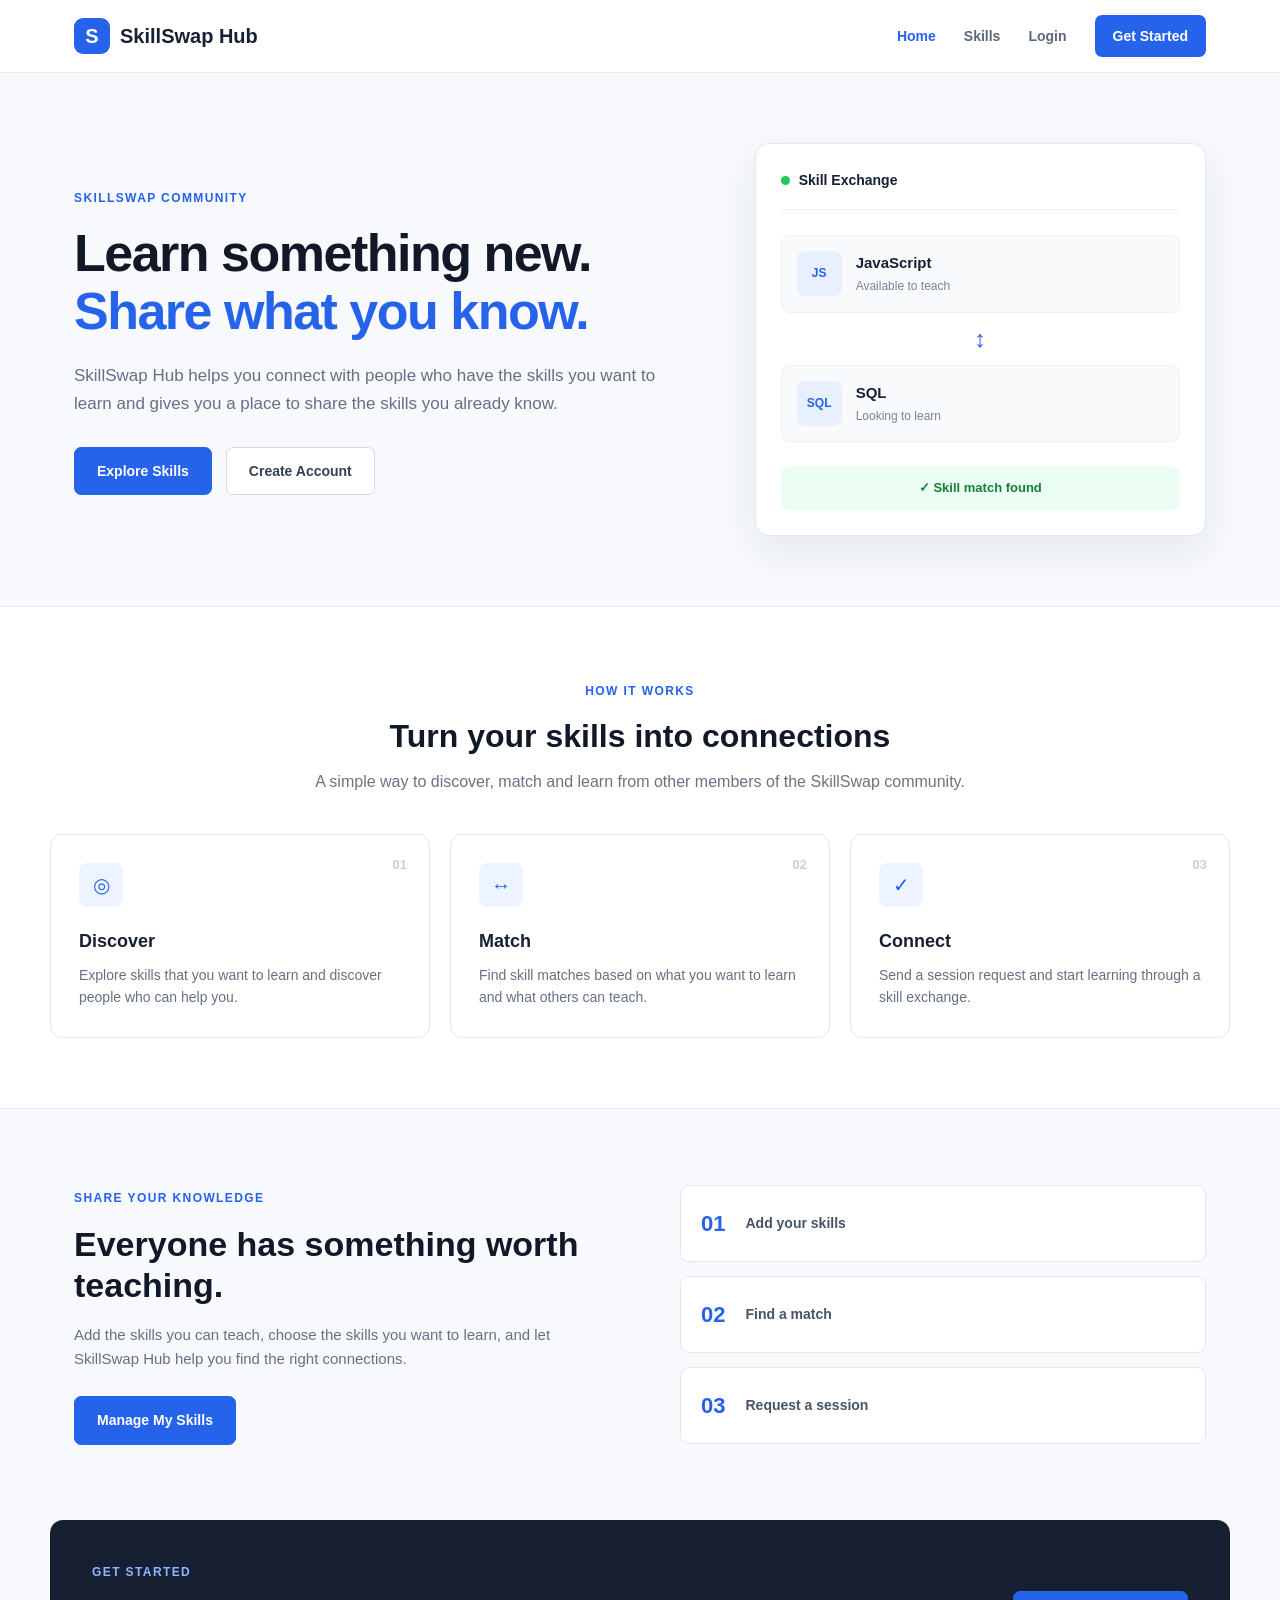
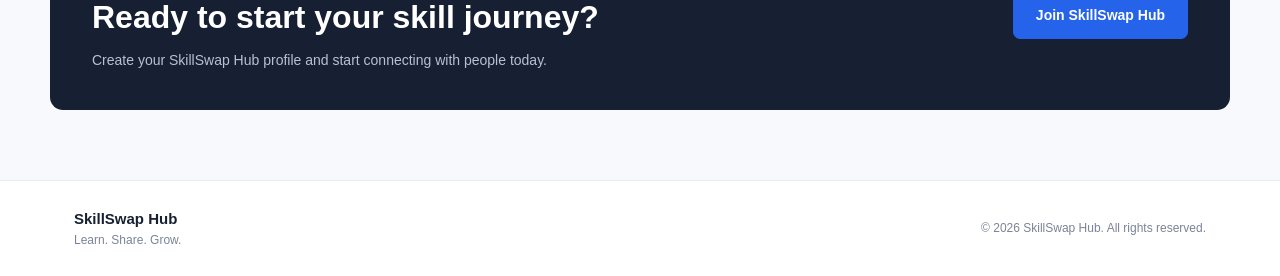
==== SkillSwapHub.API/wwwroot/index.html @ 2782ccae "Initial SkillSwapHub project" ====
﻿<!DOCTYPE html>

<html lang="en">
<head>
    <meta charset="UTF-8">
    <meta name="viewport" content="width=device-width, initial-scale=1.0">

    
    <title>SkillSwap Hub</title>

    <link rel="stylesheet" href="Style.css">
    

</head>

<body>

    
    <!-- Navigation -->
    <header class="site-header">
        <div class="navbar">

            <a href="index.html" class="brand">
                <span class="brand-icon">S</span>
                <span>SkillSwap Hub</span>
            </a>

            <nav>
                <a href="index.html" class="active">Home</a>
                <a href="profile.html">Skills</a>
                <a href="login.html">Login</a>
                <a href="register.html" class="register-link">Get Started</a>
            </nav>

        </div>
    </header>


    <main>

        <!-- Hero Section -->
        <section class="hero">

            <div class="hero-content">

                <span class="hero-label">SKILLSWAP COMMUNITY</span>

                <h1>
                    Learn something new.
                    <span>Share what you know.</span>
                </h1>

                <p class="hero-description">
                    SkillSwap Hub helps you connect with people who have
                    the skills you want to learn and gives you a place to
                    share the skills you already know.
                </p>

                <div class="hero-actions">
                    <a href="profile.html" class="primary-button">
                        Explore Skills
                    </a>

                    <a href="register.html" class="secondary-button">
                        Create Account
                    </a>
                </div>

            </div>

            <div class="hero-card">

                <div class="card-header">
                    <span class="status-dot"></span>
                    Skill Exchange
                </div>

                <div class="skill-preview">

                    <div class="skill-row">
                        <div class="skill-icon">JS</div>
                        <div>
                            <strong>JavaScript</strong>
                            <span>Available to teach</span>
                        </div>
                    </div>

                    <div class="exchange-arrow">↕</div>

                    <div class="skill-row">
                        <div class="skill-icon">SQL</div>
                        <div>
                            <strong>SQL</strong>
                            <span>Looking to learn</span>
                        </div>
                    </div>

                </div>

                <div class="match-badge">
                    ✓ Skill match found
                </div>

            </div>

        </section>


        <!-- How It Works -->
        <section class="how-it-works">

            <div class="section-heading">

                <span class="section-label">HOW IT WORKS</span>

                <h2>
                    Turn your skills into connections
                </h2>

                <p>
                    A simple way to discover, match and learn from
                    other members of the SkillSwap community.
                </p>

            </div>


            <div class="steps">

                <div class="step-card">

                    <span class="step-number">01</span>

                    <div class="step-icon">◎</div>

                    <h3>Discover</h3>

                    <p>
                        Explore skills that you want to learn and
                        discover people who can help you.
                    </p>

                </div>


                <div class="step-card">

                    <span class="step-number">02</span>

                    <div class="step-icon">↔</div>

                    <h3>Match</h3>

                    <p>
                        Find skill matches based on what you want
                        to learn and what others can teach.
                    </p>

                </div>


                <div class="step-card">

                    <span class="step-number">03</span>

                    <div class="step-icon">✓</div>

                    <h3>Connect</h3>

                    <p>
                        Send a session request and start learning
                        through a skill exchange.
                    </p>

                </div>

            </div>

        </section>


        <!-- Skills Section -->
        <section class="skills-highlight">

            <div class="highlight-content">

                <span class="section-label">SHARE YOUR KNOWLEDGE</span>

                <h2>
                    Everyone has something
                    worth teaching.
                </h2>

                <p>
                    Add the skills you can teach, choose the skills
                    you want to learn, and let SkillSwap Hub help
                    you find the right connections.
                </p>

                <a href="profile.html" class="primary-button">
                    Manage My Skills
                </a>

            </div>

            <div class="highlight-stats">

                <div class="stat">
                    <strong>01</strong>
                    <span>Add your skills</span>
                </div>

                <div class="stat">
                    <strong>02</strong>
                    <span>Find a match</span>
                </div>

                <div class="stat">
                    <strong>03</strong>
                    <span>Request a session</span>
                </div>

            </div>

        </section>


        <!-- Final CTA -->
        <section class="final-cta">

            <div>
                <span class="section-label">GET STARTED</span>

                <h2>
                    Ready to start your skill journey?
                </h2>

                <p>
                    Create your SkillSwap Hub profile and start
                    connecting with people today.
                </p>
            </div>

            <a href="register.html" class="primary-button">
                Join SkillSwap Hub
            </a>

        </section>

    </main>


    <!-- Footer -->
    <footer class="site-footer">

        <div class="footer-content">

            <div>
                <strong>SkillSwap Hub</strong>
                <p>Learn. Share. Grow.</p>
            </div>

            <p>
                © 2026 SkillSwap Hub. All rights reserved.
            </p>

        </div>

    </footer>
    

</body>
</html>
---- SkillSwapHub.API/wwwroot/Style.css ----
﻿* {
    margin: 0;
    padding: 0;
    box-sizing: border-box;
}

html {
    scroll-behavior: smooth;
}

body {
    font-family: "Segoe UI", Arial, sans-serif;
    background: #f7f9fc;
    color: #172033;
    line-height: 1.6;
}

.site-header {
    background: #ffffff;
    border-bottom: 1px solid #e7ebf2;
    position: sticky;
    top: 0;
    z-index: 100;
}

.navbar {
    max-width: 1180px;
    margin: auto;
    min-height: 72px;
    padding: 0 24px;
    display: flex;
    align-items: center;
    justify-content: space-between;
}

.brand {
    display: flex;
    align-items: center;
    gap: 10px;
    text-decoration: none;
    color: #172033;
    font-size: 20px;
    font-weight: 700;
}

.brand-icon {
    width: 36px;
    height: 36px;
    display: flex;
    align-items: center;
    justify-content: center;
    background: #2563eb;
    color: #ffffff;
    border-radius: 9px;
    font-weight: 700;
}

nav {
    display: flex;
    align-items: center;
    gap: 28px;
}

    nav a {
        text-decoration: none;
        color: #5d687c;
        font-size: 14px;
        font-weight: 600;
        transition: 0.2s;
    }

        nav a:hover,
        nav a.active {
            color: #2563eb;
        }

    nav .register-link {
        background: #2563eb;
        color: #ffffff;
        padding: 10px 18px;
        border-radius: 7px;
    }

        nav .register-link:hover {
            background: #1d4ed8;
            color: #ffffff;
        }

.primary-button,
.secondary-button,
.auth-button {
    display: inline-flex;
    align-items: center;
    justify-content: center;
    padding: 12px 22px;
    border-radius: 7px;
    font-size: 14px;
    font-weight: 600;
    text-decoration: none;
    cursor: pointer;
    transition: 0.2s;
}

.primary-button,
.auth-button {
    background: #2563eb;
    color: #ffffff;
    border: 1px solid #2563eb;
}

    .primary-button:hover,
    .auth-button:hover {
        background: #1d4ed8;
        border-color: #1d4ed8;
        transform: translateY(-1px);
    }

.secondary-button {
    background: #ffffff;
    color: #344054;
    border: 1px solid #d5dbe5;
}

    .secondary-button:hover {
        border-color: #2563eb;
        color: #2563eb;
    }

.hero {
    max-width: 1180px;
    margin: auto;
    min-height: 480px;
    padding: 70px 24px;
    display: grid;
    grid-template-columns: 1.15fr 0.85fr;
    align-items: center;
    gap: 70px;
}

.hero-label,
.section-label {
    display: inline-block;
    color: #2563eb;
    font-size: 12px;
    font-weight: 700;
    letter-spacing: 1.4px;
    margin-bottom: 16px;
}

.hero h1 {
    max-width: 680px;
    font-size: 52px;
    line-height: 1.12;
    letter-spacing: -1.5px;
    color: #111827;
}

    .hero h1 span {
        display: block;
        color: #2563eb;
    }

.hero-description {
    max-width: 610px;
    margin-top: 22px;
    font-size: 17px;
    color: #667085;
}

.hero-actions {
    display: flex;
    gap: 14px;
    margin-top: 30px;
}

.hero-card {
    background: #ffffff;
    border: 1px solid #e4e8ef;
    border-radius: 14px;
    padding: 25px;
    box-shadow: 0 15px 40px rgba(20, 35, 60, 0.08);
}

.card-header {
    display: flex;
    align-items: center;
    gap: 9px;
    padding-bottom: 18px;
    border-bottom: 1px solid #edf0f5;
    font-size: 14px;
    font-weight: 700;
}

.status-dot {
    width: 9px;
    height: 9px;
    background: #22c55e;
    border-radius: 50%;
}

.skill-preview {
    padding: 25px 0;
}

.skill-row {
    display: flex;
    align-items: center;
    gap: 14px;
    padding: 15px;
    background: #f8fafc;
    border: 1px solid #edf0f5;
    border-radius: 9px;
}

.skill-icon {
    width: 45px;
    height: 45px;
    display: flex;
    align-items: center;
    justify-content: center;
    background: #e8f0ff;
    color: #2563eb;
    border-radius: 8px;
    font-size: 12px;
    font-weight: 800;
}

.skill-row strong {
    display: block;
    font-size: 15px;
}

.skill-row span {
    display: block;
    margin-top: 2px;
    color: #7a8496;
    font-size: 12px;
}

.exchange-arrow {
    text-align: center;
    color: #2563eb;
    font-size: 24px;
    padding: 7px 0;
}

.match-badge {
    padding: 11px;
    background: #ecfdf3;
    color: #15803d;
    border-radius: 7px;
    text-align: center;
    font-size: 13px;
    font-weight: 600;
}

.how-it-works {
    background: #ffffff;
    border-top: 1px solid #e7ebf2;
    border-bottom: 1px solid #e7ebf2;
    padding: 70px 24px;
}

.section-heading {
    max-width: 650px;
    margin: 0 auto 40px;
    text-align: center;
}

    .section-heading h2,
    .skills-highlight h2,
    .final-cta h2 {
        color: #111827;
        font-size: 32px;
        line-height: 1.2;
        margin-bottom: 13px;
    }

    .section-heading p {
        color: #6b7280;
    }

.steps {
    max-width: 1180px;
    margin: auto;
    display: grid;
    grid-template-columns: repeat(3, 1fr);
    gap: 20px;
}

.step-card {
    position: relative;
    padding: 28px;
    border: 1px solid #e3e8f0;
    border-radius: 11px;
    background: #ffffff;
    transition: 0.2s;
}

    .step-card:hover {
        transform: translateY(-3px);
        box-shadow: 0 10px 25px rgba(20, 35, 60, 0.07);
    }

.step-number {
    position: absolute;
    top: 20px;
    right: 22px;
    color: #c8d1df;
    font-size: 13px;
    font-weight: 700;
}

.step-icon {
    width: 44px;
    height: 44px;
    display: flex;
    align-items: center;
    justify-content: center;
    background: #eef4ff;
    color: #2563eb;
    border-radius: 8px;
    font-size: 20px;
}

.step-card h3 {
    margin-top: 20px;
    font-size: 18px;
}

.step-card p {
    margin-top: 8px;
    color: #667085;
    font-size: 14px;
}

.skills-highlight {
    max-width: 1180px;
    margin: auto;
    padding: 75px 24px;
    display: grid;
    grid-template-columns: 1fr 1fr;
    align-items: center;
    gap: 80px;
}

.highlight-content {
    max-width: 550px;
}

    .highlight-content h2 {
        font-size: 34px;
    }

    .highlight-content p {
        margin: 18px 0 25px;
        color: #667085;
        font-size: 15px;
    }

.highlight-stats {
    display: flex;
    flex-direction: column;
    gap: 14px;
}

.stat {
    display: flex;
    align-items: center;
    gap: 20px;
    padding: 20px;
    background: #ffffff;
    border: 1px solid #e3e8f0;
    border-radius: 9px;
}

    .stat strong {
        color: #2563eb;
        font-size: 22px;
    }

    .stat span {
        color: #475467;
        font-size: 14px;
        font-weight: 600;
    }

.final-cta {
    max-width: 1180px;
    margin: 0 auto 70px;
    padding: 38px 42px;
    background: #172033;
    border-radius: 13px;
    display: flex;
    align-items: center;
    justify-content: space-between;
    gap: 30px;
}

    .final-cta h2 {
        color: #ffffff;
    }

    .final-cta p {
        color: #b8c1d1;
        font-size: 14px;
    }

    .final-cta .section-label {
        color: #8eb5ff;
    }

.auth-page {
    min-height: calc(100vh - 145px);
    display: flex;
    align-items: center;
    padding: 55px 24px;
}

.auth-container {
    width: 100%;
    max-width: 1000px;
    margin: auto;
    display: grid;
    grid-template-columns: 1fr 430px;
    gap: 80px;
    align-items: center;
}

.auth-intro {
    max-width: 500px;
}

    .auth-intro h1 {
        color: #111827;
        font-size: 42px;
        line-height: 1.15;
        letter-spacing: -1px;
    }

    .auth-intro > p {
        margin-top: 18px;
        color: #667085;
        font-size: 16px;
    }

.auth-benefits {
    margin-top: 32px;
    display: flex;
    flex-direction: column;
    gap: 18px;
}

.auth-benefit {
    display: flex;
    gap: 16px;
    align-items: flex-start;
}

    .auth-benefit > span {
        color: #2563eb;
        font-size: 13px;
        font-weight: 700;
        padding-top: 2px;
    }

    .auth-benefit strong {
        display: block;
        font-size: 14px;
        color: #344054;
    }

    .auth-benefit p {
        margin-top: 3px;
        color: #7a8496;
        font-size: 13px;
    }

.auth-card {
    background: #ffffff;
    border: 1px solid #e1e6ee;
    border-radius: 12px;
    padding: 34px;
    box-shadow: 0 15px 40px rgba(20, 35, 60, 0.07);
}

.auth-card-header {
    margin-bottom: 26px;
}

    .auth-card-header h2 {
        color: #111827;
        font-size: 25px;
    }

    .auth-card-header p {
        margin-top: 6px;
        color: #7a8496;
        font-size: 13px;
    }

.form-group {
    display: flex;
    flex-direction: column;
    gap: 7px;
    margin-bottom: 18px;
}

    .form-group label {
        color: #344054;
        font-size: 13px;
        font-weight: 600;
    }

    .form-group input,
    .form-group select {
        width: 100%;
        padding: 12px 13px;
        border: 1px solid #d5dbe5;
        border-radius: 7px;
        background: #ffffff;
        color: #172033;
        font-family: inherit;
        font-size: 14px;
        outline: none;
        transition: 0.2s;
    }

        .form-group input::placeholder {
            color: #a0a8b6;
        }

        .form-group input:focus,
        .form-group select:focus {
            border-color: #2563eb;
            box-shadow: 0 0 0 3px rgba(37, 99, 235, 0.08);
        }

.auth-button {
    width: 100%;
    margin-top: 5px;
}

.form-message {
    min-height: 22px;
    margin-top: 15px;
    text-align: center;
    font-size: 13px;
}

.auth-footer {
    display: flex;
    justify-content: center;
    gap: 5px;
    margin-top: 20px;
    padding-top: 20px;
    border-top: 1px solid #edf0f5;
    color: #7a8496;
    font-size: 13px;
}

    .auth-footer a {
        color: #2563eb;
        text-decoration: none;
        font-weight: 600;
    }

        .auth-footer a:hover {
            text-decoration: underline;
        }

.login-highlight {
    display: flex;
    gap: 14px;
    margin-top: 32px;
    padding: 18px;
    background: #ffffff;
    border: 1px solid #e3e8f0;
    border-radius: 9px;
}

.highlight-line {
    width: 3px;
    background: #2563eb;
    border-radius: 3px;
}

.login-highlight strong {
    font-size: 14px;
}

.login-highlight p {
    margin-top: 3px;
    color: #7a8496;
    font-size: 13px;
}

.profile-page {
    max-width: 1180px;
    margin: auto;
    padding: 50px 24px 70px;
}

.profile-header-section {
    padding-bottom: 35px;
    border-bottom: 1px solid #e3e8f0;
}

    .profile-header-section h1 {
        font-size: 36px;
        line-height: 1.2;
        color: #111827;
    }

    .profile-header-section p {
        margin-top: 8px;
        color: #667085;
        font-size: 15px;
    }

.profile-section,
.dashboard-section {
    margin-top: 35px;
}

.section-title-row {
    display: flex;
    align-items: flex-end;
    justify-content: space-between;
    gap: 20px;
    margin-bottom: 22px;
}

    .section-title-row h2 {
        color: #111827;
        font-size: 25px;
        line-height: 1.2;
    }

    .section-title-row p {
        margin-top: 5px;
        color: #7a8496;
        font-size: 13px;
    }

.profile-message,
.section-message {
    color: #667085;
    font-size: 13px;
    margin-bottom: 15px;
}

.profile-details {
    display: grid;
    grid-template-columns: repeat(2, 1fr);
    gap: 14px;
}

    .profile-details > div {
        background: #ffffff;
        border: 1px solid #e1e6ee;
        border-radius: 9px;
        padding: 20px;
    }

    .profile-details strong {
        display: block;
        color: #7a8496;
        font-size: 12px;
        font-weight: 600;
        margin-bottom: 5px;
    }

    .profile-details span,
    .profile-details p {
        color: #172033;
        font-size: 15px;
        font-weight: 600;
    }

.edit-profile-card,
.skill-form-card {
    background: #ffffff;
    border: 1px solid #e1e6ee;
    border-radius: 11px;
    padding: 25px;
    margin-top: 18px;
}

.card-title {
    margin-bottom: 22px;
}

    .card-title h3 {
        color: #111827;
        font-size: 19px;
    }

    .card-title p {
        color: #7a8496;
        font-size: 13px;
        margin-top: 4px;
    }

.profile-form-grid {
    display: grid;
    grid-template-columns: 1fr 1fr;
    gap: 0 20px;
}

.full-width {
    grid-column: 1 / -1;
}

.skill-form-card {
    display: grid;
    grid-template-columns: 1.3fr 1fr 1fr auto;
    align-items: end;
    gap: 15px;
}

    .skill-form-card .form-group {
        margin-bottom: 0;
    }

    .skill-form-card .primary-button {
        height: 43px;
        white-space: nowrap;
    }

.skills-grid,
.matches-grid,
.requests-grid {
    display: grid;
    grid-template-columns: repeat(3, 1fr);
    gap: 16px;
    margin-top: 20px;
}

    .skills-grid > div,
    .matches-grid > div,
    .requests-grid > div {
        background: #ffffff;
        border: 1px solid #e1e6ee;
        border-radius: 10px;
        padding: 20px;
        transition: 0.2s;
    }

        .skills-grid > div:hover,
        .matches-grid > div:hover,
        .requests-grid > div:hover {
            box-shadow: 0 8px 22px rgba(20, 35, 60, 0.06);
            transform: translateY(-2px);
        }

    .skills-grid h3,
    .matches-grid h3,
    .requests-grid h3 {
        color: #172033;
        font-size: 17px;
        margin-bottom: 8px;
    }

    .skills-grid p,
    .matches-grid p,
    .requests-grid p {
        color: #667085;
        font-size: 13px;
        margin-top: 5px;
    }

    .skills-grid button,
    .matches-grid button,
    .requests-grid button {
        border: none;
        border-radius: 6px;
        padding: 8px 12px;
        margin-top: 13px;
        margin-right: 5px;
        font-family: inherit;
        font-size: 12px;
        font-weight: 600;
        cursor: pointer;
        background: #2563eb;
        color: #ffffff;
    }

        .skills-grid button:hover,
        .matches-grid button:hover,
        .requests-grid button:hover {
            background: #1d4ed8;
        }

.matches-grid {
    grid-template-columns: repeat(2, 1fr);
}

.requests-grid {
    grid-template-columns: repeat(2, 1fr);
}

.matches-grid .request-session-button {
    width: 100%;
    padding: 10px 14px;
    margin-top: 15px;
}

.requests-grid button {
    min-width: 80px;
}

    .requests-grid button:last-child {
        background: #ffffff;
        color: #475467;
        border: 1px solid #d5dbe5;
    }

        .requests-grid button:last-child:hover {
            background: #f8fafc;
        }

.site-footer {
    background: #ffffff;
    border-top: 1px solid #e7ebf2;
}

.footer-content {
    max-width: 1180px;
    margin: auto;
    padding: 25px 24px;
    display: flex;
    align-items: center;
    justify-content: space-between;
}

    .footer-content strong {
        font-size: 15px;
    }

    .footer-content p {
        color: #7a8496;
        font-size: 12px;
    }

@media (max-width: 900px) {


    .hero {
        grid-template-columns: 1fr;
        gap: 40px;
    }

    .auth-container {
        grid-template-columns: 1fr;
        max-width: 600px;
        gap: 35px;
    }

    .auth-intro {
        max-width: none;
    }

    .skills-grid {
        grid-template-columns: repeat(2, 1fr);
    }

    .skill-form-card {
        grid-template-columns: 1fr 1fr;
    }

        .skill-form-card .primary-button {
            width: 100%;
        }
}

@media (max-width: 700px) {


    .navbar {
        padding-top: 15px;
        padding-bottom: 15px;
        flex-direction: column;
        gap: 15px;
    }

    nav {
        gap: 14px;
        flex-wrap: wrap;
        justify-content: center;
    }

    .hero {
        padding-top: 45px;
        padding-bottom: 45px;
    }

        .hero h1 {
            font-size: 40px;
        }

    .hero-actions {
        flex-direction: column;
    }

    .steps,
    .skills-highlight,
    .profile-details,
    .profile-form-grid,
    .matches-grid,
    .requests-grid,
    .skills-grid {
        grid-template-columns: 1fr;
    }

    .skill-form-card {
        grid-template-columns: 1fr;
    }

    .section-title-row {
        align-items: flex-start;
        flex-direction: column;
    }

        .section-title-row .primary-button {
            width: 100%;
        }

    .auth-page {
        padding: 35px 18px;
    }

    .auth-intro h1 {
        font-size: 34px;
    }

    .auth-card {
        padding: 25px 20px;
    }

    .profile-page {
        padding: 35px 18px 50px;
    }

    .profile-header-section h1 {
        font-size: 31px;
    }

    .final-cta {
        margin: 0 18px 50px;
        padding: 30px 25px;
        flex-direction: column;
        align-items: flex-start;
    }

    .footer-content {
        flex-direction: column;
        gap: 10px;
        text-align: center;
    }
}
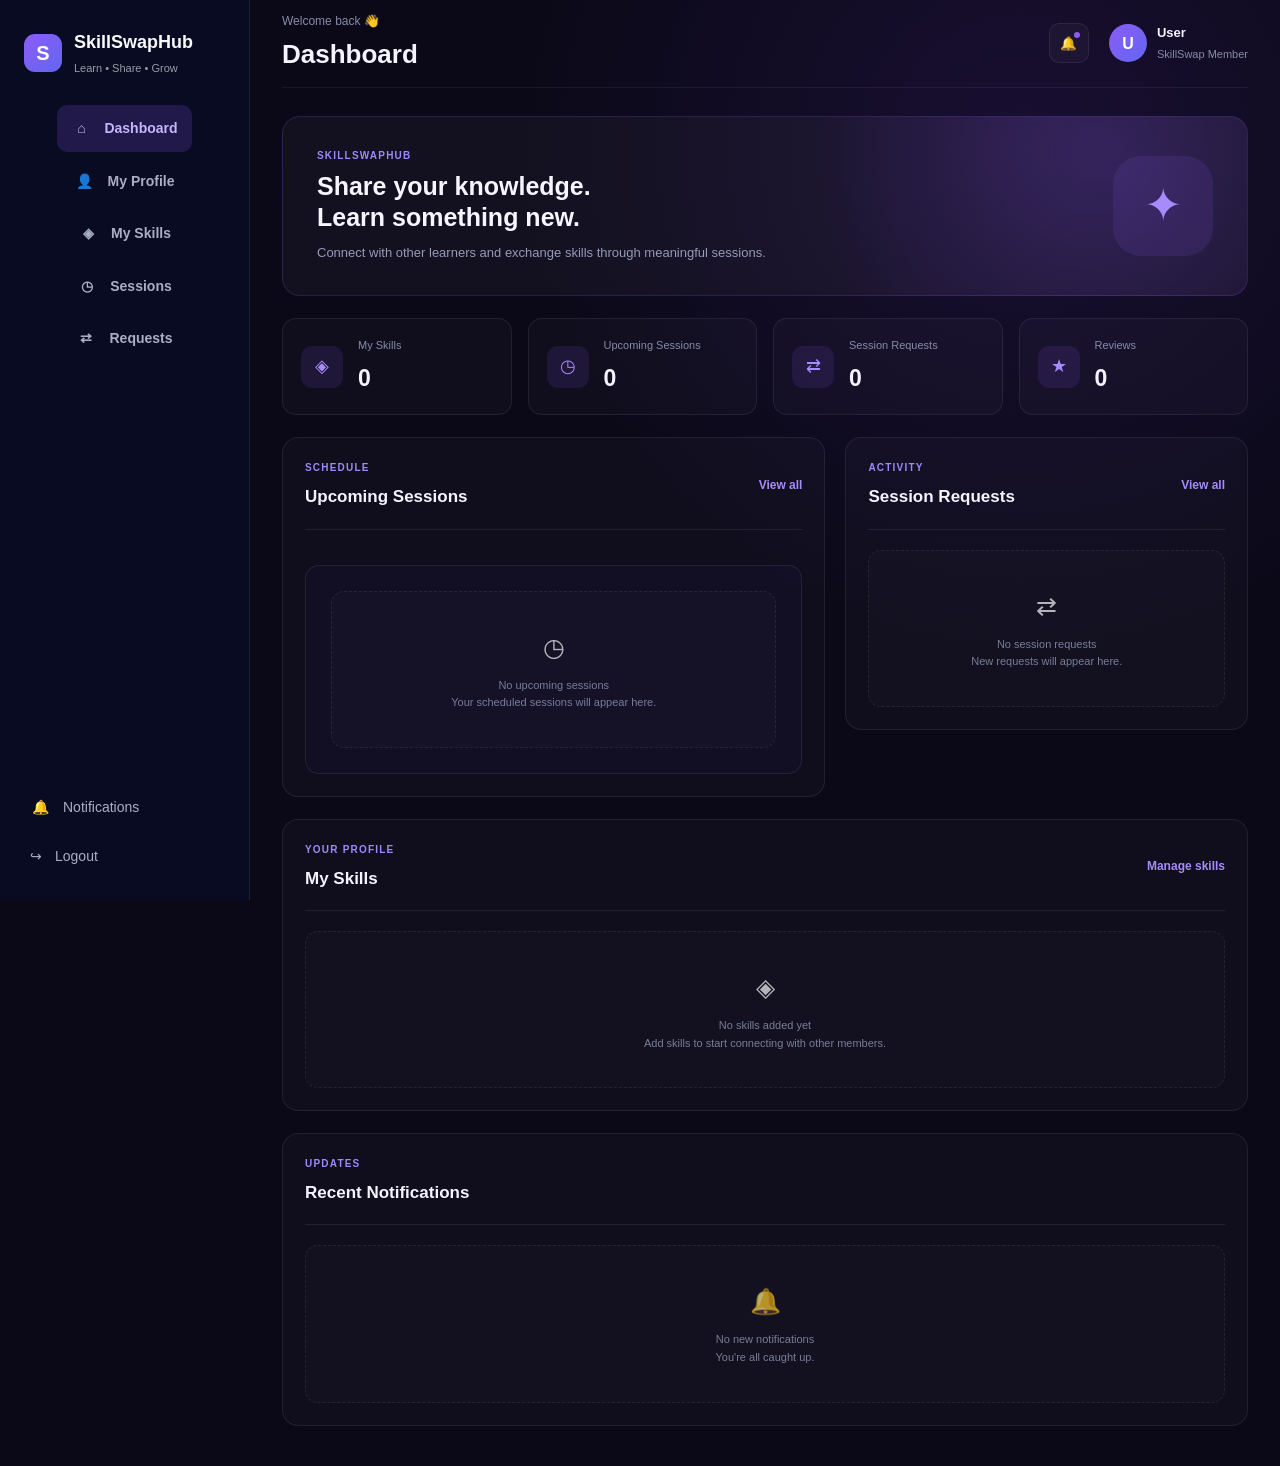
==== commit 91feefb7: "Complete SkillSwapHub application" ====
--- a/SkillSwapHub.API/wwwroot/index.html
+++ b/SkillSwapHub.API/wwwroot/index.html
@@ -5,269 +5,300 @@
     <meta charset="UTF-8">
     <meta name="viewport" content="width=device-width, initial-scale=1.0">
 
-    
-    <title>SkillSwap Hub</title>
+
+    <title>SkillSwapHub | Dashboard</title>
 
     <link rel="stylesheet" href="Style.css">
-    
+
 
 </head>
 
 <body>
 
-    
-    <!-- Navigation -->
-    <header class="site-header">
-        <div class="navbar">
-
-            <a href="index.html" class="brand">
-                <span class="brand-icon">S</span>
-                <span>SkillSwap Hub</span>
-            </a>
-
-            <nav>
-                <a href="index.html" class="active">Home</a>
-                <a href="profile.html">Skills</a>
-                <a href="login.html">Login</a>
-                <a href="register.html" class="register-link">Get Started</a>
+
+    <div class="app-layout">
+
+        <!-- Sidebar -->
+        <aside class="sidebar">
+
+            <div class="sidebar-logo">
+                <div class="logo-icon">S</div>
+                <div>
+                    <h2>SkillSwapHub</h2>
+                    <span>Learn • Share • Grow</span>
+                </div>
+            </div>
+
+            <nav class="sidebar-nav">
+
+                <a href="index.html" class="nav-item active">
+                    <span>⌂</span>
+                    <span>Dashboard</span>
+                </a>
+
+                <a href="profile.html" class="nav-item">
+                    <span>👤</span>
+                    <span>My Profile</span>
+                </a>
+
+                <a href="#skills" class="nav-item">
+                    <span>◈</span>
+                    <span>My Skills</span>
+                </a>
+
+                <a href="#sessions" class="nav-item">
+                    <span>◷</span>
+                    <span>Sessions</span>
+                </a>
+
+                <a href="#requests" class="nav-item">
+                    <span>⇄</span>
+                    <span>Requests</span>
+                </a>
+
             </nav>
 
-        </div>
-    </header>
-
-
-    <main>
-
-        <!-- Hero Section -->
-        <section class="hero">
-
-            <div class="hero-content">
-
-                <span class="hero-label">SKILLSWAP COMMUNITY</span>
-
-                <h1>
-                    Learn something new.
-                    <span>Share what you know.</span>
-                </h1>
-
-                <p class="hero-description">
-                    SkillSwap Hub helps you connect with people who have
-                    the skills you want to learn and gives you a place to
-                    share the skills you already know.
-                </p>
-
-                <div class="hero-actions">
-                    <a href="profile.html" class="primary-button">
-                        Explore Skills
-                    </a>
-
-                    <a href="register.html" class="secondary-button">
-                        Create Account
-                    </a>
-                </div>
+            <div class="sidebar-bottom">
+
+                <a href="#notifications" class="nav-item">
+                    <span>🔔</span>
+                    <span>Notifications</span>
+                </a>
+
+                <button class="logout-btn" onclick="logout()">
+                    <span>↪</span>
+                    <span>Logout</span>
+                </button>
 
             </div>
 
-            <div class="hero-card">
-
-                <div class="card-header">
-                    <span class="status-dot"></span>
-                    Skill Exchange
-                </div>
-
-                <div class="skill-preview">
-
-                    <div class="skill-row">
-                        <div class="skill-icon">JS</div>
-                        <div>
-                            <strong>JavaScript</strong>
-                            <span>Available to teach</span>
-                        </div>
-                    </div>
-
-                    <div class="exchange-arrow">↕</div>
-
-                    <div class="skill-row">
-                        <div class="skill-icon">SQL</div>
-                        <div>
-                            <strong>SQL</strong>
-                            <span>Looking to learn</span>
-                        </div>
-                    </div>
-
-                </div>
-
-                <div class="match-badge">
-                    ✓ Skill match found
-                </div>
-
-            </div>
-
-        </section>
-
-
-        <!-- How It Works -->
-        <section class="how-it-works">
-
-            <div class="section-heading">
-
-                <span class="section-label">HOW IT WORKS</span>
-
-                <h2>
-                    Turn your skills into connections
-                </h2>
-
-                <p>
-                    A simple way to discover, match and learn from
-                    other members of the SkillSwap community.
-                </p>
-
-            </div>
-
-
-            <div class="steps">
-
-                <div class="step-card">
-
-                    <span class="step-number">01</span>
-
-                    <div class="step-icon">◎</div>
-
-                    <h3>Discover</h3>
-
-                    <p>
-                        Explore skills that you want to learn and
-                        discover people who can help you.
-                    </p>
-
-                </div>
-
-
-                <div class="step-card">
-
-                    <span class="step-number">02</span>
-
-                    <div class="step-icon">↔</div>
-
-                    <h3>Match</h3>
-
-                    <p>
-                        Find skill matches based on what you want
-                        to learn and what others can teach.
-                    </p>
-
-                </div>
-
-
-                <div class="step-card">
-
-                    <span class="step-number">03</span>
-
-                    <div class="step-icon">✓</div>
-
-                    <h3>Connect</h3>
-
-                    <p>
-                        Send a session request and start learning
-                        through a skill exchange.
-                    </p>
-
-                </div>
-
-            </div>
-
-        </section>
-
-
-        <!-- Skills Section -->
-        <section class="skills-highlight">
-
-            <div class="highlight-content">
-
-                <span class="section-label">SHARE YOUR KNOWLEDGE</span>
-
-                <h2>
-                    Everyone has something
-                    worth teaching.
-                </h2>
-
-                <p>
-                    Add the skills you can teach, choose the skills
-                    you want to learn, and let SkillSwap Hub help
-                    you find the right connections.
-                </p>
-
-                <a href="profile.html" class="primary-button">
-                    Manage My Skills
-                </a>
-
-            </div>
-
-            <div class="highlight-stats">
-
-                <div class="stat">
-                    <strong>01</strong>
-                    <span>Add your skills</span>
-                </div>
-
-                <div class="stat">
-                    <strong>02</strong>
-                    <span>Find a match</span>
-                </div>
-
-                <div class="stat">
-                    <strong>03</strong>
-                    <span>Request a session</span>
-                </div>
-
-            </div>
-
-        </section>
-
-
-        <!-- Final CTA -->
-        <section class="final-cta">
-
-            <div>
-                <span class="section-label">GET STARTED</span>
-
-                <h2>
-                    Ready to start your skill journey?
-                </h2>
-
-                <p>
-                    Create your SkillSwap Hub profile and start
-                    connecting with people today.
-                </p>
-            </div>
-
-            <a href="register.html" class="primary-button">
-                Join SkillSwap Hub
-            </a>
-
-        </section>
-
-    </main>
-
-
-    <!-- Footer -->
-    <footer class="site-footer">
-
-        <div class="footer-content">
-
-            <div>
-                <strong>SkillSwap Hub</strong>
-                <p>Learn. Share. Grow.</p>
-            </div>
-
-            <p>
-                © 2026 SkillSwap Hub. All rights reserved.
-            </p>
-
-        </div>
-
-    </footer>
-    
+        </aside>
+
+
+        <!-- Main Area -->
+        <main class="main-content">
+
+            <!-- Top Bar -->
+            <header class="topbar">
+
+                <div>
+                    <p class="topbar-label">Welcome back 👋</p>
+                    <h1>Dashboard</h1>
+                </div>
+
+                <div class="topbar-actions">
+
+                    <button class="notification-btn" id="notificationBtn">
+                        🔔
+                        <span class="notification-dot"></span>
+                    </button>
+
+                    <div class="user-area">
+                        <div class="user-avatar" id="userAvatar">
+                            U
+                        </div>
+
+                        <div class="user-info">
+                            <strong id="dashboardUserName">User</strong>
+                            <span>SkillSwap Member</span>
+                        </div>
+                    </div>
+
+                </div>
+
+            </header>
+
+
+            <!-- Dashboard -->
+            <section class="dashboard-content">
+
+                <!-- Welcome Card -->
+                <div class="welcome-card">
+
+                    <div>
+                        <span class="card-label">SKILLSWAPHUB</span>
+
+                        <h2>
+                            Share your knowledge.<br>
+                            Learn something new.
+                        </h2>
+
+                        <p>
+                            Connect with other learners and exchange skills
+                            through meaningful sessions.
+                        </p>
+                    </div>
+
+                    <div class="welcome-icon">
+                        ✦
+                    </div>
+
+                </div>
+
+
+                <!-- Stats -->
+                <div class="stats-grid">
+
+                    <div class="stat-card">
+                        <div class="stat-icon">◈</div>
+
+                        <div>
+                            <span>My Skills</span>
+                            <strong id="skillsCount">0</strong>
+                        </div>
+                    </div>
+
+                    <div class="stat-card">
+                        <div class="stat-icon">◷</div>
+
+                        <div>
+                            <span>Upcoming Sessions</span>
+                            <strong id="sessionsCount">0</strong>
+                        </div>
+                    </div>
+
+                    <div class="stat-card">
+                        <div class="stat-icon">⇄</div>
+
+                        <div>
+                            <span>Session Requests</span>
+                            <strong id="requestsCount">0</strong>
+                        </div>
+                    </div>
+
+                    <div class="stat-card">
+                        <div class="stat-icon">★</div>
+
+                        <div>
+                            <span>Reviews</span>
+                            <strong id="reviewsCount">0</strong>
+                        </div>
+                    </div>
+
+                </div>
+
+
+                <!-- Main Dashboard Grid -->
+                <div class="dashboard-grid">
+
+                    <!-- Upcoming Sessions -->
+                    <section class="dashboard-card" id="sessions">
+
+                        <div class="card-header">
+
+                            <div>
+                                <span class="section-label">SCHEDULE</span>
+                                <h2>Upcoming Sessions</h2>
+                            </div>
+
+                            <span class="card-action">View all</span>
+
+                        </div>
+
+                        <div id="upcomingSessions">
+
+                            <div class="empty-state">
+                                <div class="empty-icon">◷</div>
+                                <p>No upcoming sessions</p>
+                                <span>Your scheduled sessions will appear here.</span>
+                            </div>
+
+                        </div>
+
+                    </section>
+
+
+                    <!-- Session Requests -->
+                    <section class="dashboard-card" id="requests">
+
+                        <div class="card-header">
+
+                            <div>
+                                <span class="section-label">ACTIVITY</span>
+                                <h2>Session Requests</h2>
+                            </div>
+
+                            <span class="card-action">View all</span>
+
+                        </div>
+
+                        <div id="sessionRequests">
+
+                            <div class="empty-state">
+                                <div class="empty-icon">⇄</div>
+                                <p>No session requests</p>
+                                <span>New requests will appear here.</span>
+                            </div>
+
+                        </div>
+
+                    </section>
+
+                </div>
+
+
+                <!-- Skills Section -->
+                <section class="dashboard-card skills-dashboard-card" id="skills">
+
+                    <div class="card-header">
+
+                        <div>
+                            <span class="section-label">YOUR PROFILE</span>
+                            <h2>My Skills</h2>
+                        </div>
+
+                        <a href="profile.html" class="card-action">
+                            Manage skills
+                        </a>
+
+                    </div>
+
+                    <div id="mySkills">
+
+                        <div class="empty-state">
+                            <div class="empty-icon">◈</div>
+                            <p>No skills added yet</p>
+                            <span>Add skills to start connecting with other members.</span>
+                        </div>
+
+                    </div>
+
+                </section>
+
+
+                <!-- Notifications -->
+                <section class="dashboard-card" id="notifications">
+
+                    <div class="card-header">
+
+                        <div>
+                            <span class="section-label">UPDATES</span>
+                            <h2>Recent Notifications</h2>
+                        </div>
+
+                    </div>
+
+                    <div id="notificationsList">
+
+                        <div class="empty-state">
+                            <div class="empty-icon">🔔</div>
+                            <p>No new notifications</p>
+                            <span>You're all caught up.</span>
+                        </div>
+
+                    </div>
+
+                </section>
+
+            </section>
+
+        </main>
+
+    </div>
+
+
+    <script src="app.js"></script>
+
 
 </body>
 </html>
--- a/SkillSwapHub.API/wwwroot/Style.css
+++ b/SkillSwapHub.API/wwwroot/Style.css
@@ -1,4 +1,8 @@
-﻿* {
+﻿/* =========================================================
+   SKILLSWAP HUB - MODERN DARK DASHBOARD THEME
+   ========================================================= */
+
+* {
     margin: 0;
     padding: 0;
     box-sizing: border-box;
@@ -8,19 +12,45 @@
     scroll-behavior: smooth;
 }
 
+:root {
+    --bg-main: #0b0918;
+    --bg-secondary: #100d21;
+    --bg-card: #15112a;
+    --bg-card-hover: #1b1634;
+    --border: rgba(255, 255, 255, 0.08);
+    --border-hover: rgba(139, 92, 246, 0.45);
+    --primary: #8b5cf6;
+    --primary-dark: #7c3aed;
+    --primary-light: #a78bfa;
+    --text-main: #f8fafc;
+    --text-secondary: #a7a3b5;
+    --text-muted: #716d82;
+    --success: #34d399;
+    --warning: #fbbf24;
+    --danger: #f87171;
+    --shadow: 0 15px 40px rgba(0, 0, 0, 0.25);
+}
+
 body {
     font-family: "Segoe UI", Arial, sans-serif;
-    background: #f7f9fc;
-    color: #172033;
+    background: radial-gradient( circle at 80% 10%, rgba(124, 58, 237, 0.12), transparent 30% ), var(--bg-main);
+    color: var(--text-main);
     line-height: 1.6;
-}
+    min-height: 100vh;
+}
+
+
+/* =========================================================
+   HEADER
+   ========================================================= */
 
 .site-header {
-    background: #ffffff;
-    border-bottom: 1px solid #e7ebf2;
+    background: rgba(11, 9, 24, 0.88);
+    border-bottom: 1px solid var(--border);
     position: sticky;
     top: 0;
     z-index: 100;
+    backdrop-filter: blur(18px);
 }
 
 .navbar {
@@ -36,55 +66,74 @@
 .brand {
     display: flex;
     align-items: center;
-    gap: 10px;
+    gap: 11px;
     text-decoration: none;
-    color: #172033;
+    color: var(--text-main);
     font-size: 20px;
     font-weight: 700;
 }
 
 .brand-icon {
-    width: 36px;
-    height: 36px;
+    width: 38px;
+    height: 38px;
     display: flex;
     align-items: center;
     justify-content: center;
-    background: #2563eb;
-    color: #ffffff;
-    border-radius: 9px;
-    font-weight: 700;
-}
+    background: linear-gradient( 135deg, #8b5cf6, #6d28d9 );
+    color: white;
+    border-radius: 10px;
+    font-weight: 800;
+    box-shadow: 0 8px 25px rgba(139, 92, 246, 0.25);
+}
+
+
+/* =========================================================
+   NAVIGATION
+   ========================================================= */
 
 nav {
     display: flex;
     align-items: center;
-    gap: 28px;
+    gap: 8px;
 }
 
     nav a {
         text-decoration: none;
-        color: #5d687c;
-        font-size: 14px;
+        color: var(--text-secondary);
+        font-size: 13px;
         font-weight: 600;
-        transition: 0.2s;
+        padding: 9px 13px;
+        border-radius: 8px;
+        transition: color 0.25s ease, background 0.25s ease, transform 0.25s ease;
     }
 
         nav a:hover,
         nav a.active {
-            color: #2563eb;
+            color: #ffffff;
+            background: rgba(139, 92, 246, 0.12);
         }
 
+        nav a:hover {
+            transform: translateY(-1px);
+        }
+
     nav .register-link {
-        background: #2563eb;
-        color: #ffffff;
+        background: linear-gradient( 135deg, #8b5cf6, #7c3aed );
+        color: white;
         padding: 10px 18px;
-        border-radius: 7px;
+        border-radius: 8px;
+        box-shadow: 0 8px 25px rgba(124, 58, 237, 0.25);
     }
 
         nav .register-link:hover {
-            background: #1d4ed8;
-            color: #ffffff;
+            background: linear-gradient( 135deg, #9f67ff, #8b5cf6 );
+            color: white;
         }
+
+
+/* =========================================================
+   BUTTONS
+   ========================================================= */
 
 .primary-button,
 .secondary-button,
@@ -92,45 +141,52 @@
     display: inline-flex;
     align-items: center;
     justify-content: center;
-    padding: 12px 22px;
-    border-radius: 7px;
-    font-size: 14px;
+    padding: 11px 20px;
+    border-radius: 8px;
+    font-family: inherit;
+    font-size: 13px;
     font-weight: 600;
     text-decoration: none;
     cursor: pointer;
-    transition: 0.2s;
+    transition: transform 0.2s ease, box-shadow 0.2s ease, background 0.2s ease, border-color 0.2s ease;
 }
 
 .primary-button,
 .auth-button {
-    background: #2563eb;
-    color: #ffffff;
-    border: 1px solid #2563eb;
+    background: linear-gradient( 135deg, #8b5cf6, #7c3aed );
+    color: white;
+    border: 1px solid transparent;
+    box-shadow: 0 8px 22px rgba(124, 58, 237, 0.18);
 }
 
     .primary-button:hover,
     .auth-button:hover {
-        background: #1d4ed8;
-        border-color: #1d4ed8;
-        transform: translateY(-1px);
+        transform: translateY(-2px);
+        box-shadow: 0 12px 28px rgba(124, 58, 237, 0.3);
     }
 
 .secondary-button {
-    background: #ffffff;
-    color: #344054;
-    border: 1px solid #d5dbe5;
+    background: #17132b;
+    color: var(--text-secondary);
+    border: 1px solid var(--border);
 }
 
     .secondary-button:hover {
-        border-color: #2563eb;
-        color: #2563eb;
-    }
+        color: white;
+        border-color: var(--border-hover);
+        background: var(--bg-card-hover);
+    }
+
+
+/* =========================================================
+   HERO
+   ========================================================= */
 
 .hero {
     max-width: 1180px;
     margin: auto;
     min-height: 480px;
-    padding: 70px 24px;
+    padding: 80px 24px;
     display: grid;
     grid-template-columns: 1.15fr 0.85fr;
     align-items: center;
@@ -140,45 +196,83 @@
 .hero-label,
 .section-label {
     display: inline-block;
-    color: #2563eb;
-    font-size: 12px;
+    color: var(--primary-light);
+    font-size: 11px;
     font-weight: 700;
-    letter-spacing: 1.4px;
-    margin-bottom: 16px;
+    letter-spacing: 1.5px;
+    margin-bottom: 14px;
 }
 
 .hero h1 {
     max-width: 680px;
     font-size: 52px;
-    line-height: 1.12;
+    line-height: 1.1;
     letter-spacing: -1.5px;
-    color: #111827;
+    color: var(--text-main);
 }
 
     .hero h1 span {
         display: block;
-        color: #2563eb;
+        background: linear-gradient( 90deg, #a78bfa, #8b5cf6 );
+        -webkit-background-clip: text;
+        -webkit-text-fill-color: transparent;
     }
 
 .hero-description {
     max-width: 610px;
     margin-top: 22px;
-    font-size: 17px;
-    color: #667085;
+    font-size: 16px;
+    color: var(--text-secondary);
 }
 
 .hero-actions {
     display: flex;
-    gap: 14px;
+    gap: 12px;
     margin-top: 30px;
 }
 
+
+/* =========================================================
+   CARDS
+   ========================================================= */
+
+.hero-card,
+.auth-card,
+.edit-profile-card,
+.skill-form-card,
+.profile-details > div,
+.skills-grid > div,
+.matches-grid > div,
+.requests-grid > div,
+.stat,
+.step-card,
+.login-highlight {
+    background: linear-gradient( 145deg, rgba(24, 19, 45, 0.95), rgba(17, 14, 34, 0.95) );
+    border: 1px solid var(--border);
+    border-radius: 14px;
+    box-shadow: var(--shadow);
+    transition: transform 0.25s ease, border-color 0.25s ease, box-shadow 0.25s ease;
+}
+
+    .hero-card:hover,
+    .auth-card:hover,
+    .step-card:hover,
+    .stat:hover,
+    .skills-grid > div:hover,
+    .matches-grid > div:hover,
+    .requests-grid > div:hover {
+        transform: translateY(-3px);
+        border-color: var(--border-hover);
+        box-shadow: 0 18px 45px rgba(0, 0, 0, 0.3);
+    }
+
+
+/* =========================================================
+   HERO CARD
+   ========================================================= */
+
 .hero-card {
-    background: #ffffff;
-    border: 1px solid #e4e8ef;
-    border-radius: 14px;
     padding: 25px;
-    box-shadow: 0 15px 40px rgba(20, 35, 60, 0.08);
 }
 
 .card-header {
@@ -186,7 +280,7 @@
     align-items: center;
     gap: 9px;
     padding-bottom: 18px;
-    border-bottom: 1px solid #edf0f5;
+    border-bottom: 1px solid var(--border);
     font-size: 14px;
     font-weight: 700;
 }
@@ -194,8 +288,9 @@
 .status-dot {
     width: 9px;
     height: 9px;
-    background: #22c55e;
+    background: var(--success);
     border-radius: 50%;
+    box-shadow: 0 0 12px rgba(52, 211, 153, 0.5);
 }
 
 .skill-preview {
@@ -207,9 +302,9 @@
     align-items: center;
     gap: 14px;
     padding: 15px;
-    background: #f8fafc;
-    border: 1px solid #edf0f5;
-    border-radius: 9px;
+    background: rgba(255, 255, 255, 0.025);
+    border: 1px solid var(--border);
+    border-radius: 10px;
 }
 
 .skill-icon {
@@ -218,9 +313,9 @@
     display: flex;
     align-items: center;
     justify-content: center;
-    background: #e8f0ff;
-    color: #2563eb;
-    border-radius: 8px;
+    background: rgba(139, 92, 246, 0.15);
+    color: var(--primary-light);
+    border-radius: 9px;
     font-size: 12px;
     font-weight: 800;
 }
@@ -233,31 +328,37 @@
 .skill-row span {
     display: block;
     margin-top: 2px;
-    color: #7a8496;
+    color: var(--text-muted);
     font-size: 12px;
 }
 
 .exchange-arrow {
     text-align: center;
-    color: #2563eb;
+    color: var(--primary);
     font-size: 24px;
     padding: 7px 0;
 }
 
 .match-badge {
     padding: 11px;
-    background: #ecfdf3;
-    color: #15803d;
-    border-radius: 7px;
+    background: rgba(52, 211, 153, 0.08);
+    color: var(--success);
+    border: 1px solid rgba(52, 211, 153, 0.15);
+    border-radius: 8px;
     text-align: center;
     font-size: 13px;
     font-weight: 600;
 }
 
+
+/* =========================================================
+   SECTIONS
+   ========================================================= */
+
 .how-it-works {
-    background: #ffffff;
-    border-top: 1px solid #e7ebf2;
-    border-bottom: 1px solid #e7ebf2;
+    background: rgba(16, 13, 33, 0.7);
+    border-top: 1px solid var(--border);
+    border-bottom: 1px solid var(--border);
     padding: 70px 24px;
 }
 
@@ -270,14 +371,14 @@
     .section-heading h2,
     .skills-highlight h2,
     .final-cta h2 {
-        color: #111827;
+        color: var(--text-main);
         font-size: 32px;
         line-height: 1.2;
         margin-bottom: 13px;
     }
 
     .section-heading p {
-        color: #6b7280;
+        color: var(--text-secondary);
     }
 
 .steps {
@@ -291,22 +392,13 @@
 .step-card {
     position: relative;
     padding: 28px;
-    border: 1px solid #e3e8f0;
-    border-radius: 11px;
-    background: #ffffff;
-    transition: 0.2s;
-}
-
-    .step-card:hover {
-        transform: translateY(-3px);
-        box-shadow: 0 10px 25px rgba(20, 35, 60, 0.07);
-    }
+}
 
 .step-number {
     position: absolute;
     top: 20px;
     right: 22px;
-    color: #c8d1df;
+    color: #403b55;
     font-size: 13px;
     font-weight: 700;
 }
@@ -317,9 +409,9 @@
     display: flex;
     align-items: center;
     justify-content: center;
-    background: #eef4ff;
-    color: #2563eb;
-    border-radius: 8px;
+    background: rgba(139, 92, 246, 0.13);
+    color: var(--primary-light);
+    border-radius: 9px;
     font-size: 20px;
 }
 
@@ -330,9 +422,14 @@
 
 .step-card p {
     margin-top: 8px;
-    color: #667085;
+    color: var(--text-secondary);
     font-size: 14px;
 }
+
+
+/* =========================================================
+   SKILLS HIGHLIGHT
+   ========================================================= */
 
 .skills-highlight {
     max-width: 1180px;
@@ -354,7 +451,7 @@
 
     .highlight-content p {
         margin: 18px 0 25px;
-        color: #667085;
+        color: var(--text-secondary);
         font-size: 15px;
     }
 
@@ -369,46 +466,55 @@
     align-items: center;
     gap: 20px;
     padding: 20px;
-    background: #ffffff;
-    border: 1px solid #e3e8f0;
-    border-radius: 9px;
 }
 
     .stat strong {
-        color: #2563eb;
+        color: var(--primary-light);
         font-size: 22px;
     }
 
     .stat span {
-        color: #475467;
+        color: var(--text-secondary);
         font-size: 14px;
         font-weight: 600;
     }
+
+
+/* =========================================================
+   FINAL CTA
+   ========================================================= */
 
 .final-cta {
     max-width: 1180px;
     margin: 0 auto 70px;
     padding: 38px 42px;
-    background: #172033;
-    border-radius: 13px;
+    background: radial-gradient( circle at right, rgba(139, 92, 246, 0.25), transparent 40% ), #15112a;
+    border: 1px solid var(--border);
+    border-radius: 15px;
     display: flex;
     align-items: center;
     justify-content: space-between;
     gap: 30px;
+    box-shadow: var(--shadow);
 }
 
     .final-cta h2 {
-        color: #ffffff;
+        color: white;
     }
 
     .final-cta p {
-        color: #b8c1d1;
+        color: var(--text-secondary);
         font-size: 14px;
     }
 
     .final-cta .section-label {
-        color: #8eb5ff;
-    }
+        color: var(--primary-light);
+    }
+
+
+/* =========================================================
+   AUTH PAGES
+   ========================================================= */
 
 .auth-page {
     min-height: calc(100vh - 145px);
@@ -432,7 +538,7 @@
 }
 
     .auth-intro h1 {
-        color: #111827;
+        color: var(--text-main);
         font-size: 42px;
         line-height: 1.15;
         letter-spacing: -1px;
@@ -440,7 +546,7 @@
 
     .auth-intro > p {
         margin-top: 18px;
-        color: #667085;
+        color: var(--text-secondary);
         font-size: 16px;
     }
 
@@ -458,7 +564,7 @@
 }
 
     .auth-benefit > span {
-        color: #2563eb;
+        color: var(--primary-light);
         font-size: 13px;
         font-weight: 700;
         padding-top: 2px;
@@ -467,21 +573,17 @@
     .auth-benefit strong {
         display: block;
         font-size: 14px;
-        color: #344054;
+        color: var(--text-main);
     }
 
     .auth-benefit p {
         margin-top: 3px;
-        color: #7a8496;
+        color: var(--text-muted);
         font-size: 13px;
     }
 
 .auth-card {
-    background: #ffffff;
-    border: 1px solid #e1e6ee;
-    border-radius: 12px;
     padding: 34px;
-    box-shadow: 0 15px 40px rgba(20, 35, 60, 0.07);
 }
 
 .auth-card-header {
@@ -489,15 +591,20 @@
 }
 
     .auth-card-header h2 {
-        color: #111827;
+        color: var(--text-main);
         font-size: 25px;
     }
 
     .auth-card-header p {
         margin-top: 6px;
-        color: #7a8496;
+        color: var(--text-muted);
         font-size: 13px;
     }
+
+
+/* =========================================================
+   FORMS
+   ========================================================= */
 
 .form-group {
     display: flex;
@@ -507,7 +614,7 @@
 }
 
     .form-group label {
-        color: #344054;
+        color: #d6d2df;
         font-size: 13px;
         font-weight: 600;
     }
@@ -516,24 +623,25 @@
     .form-group select {
         width: 100%;
         padding: 12px 13px;
-        border: 1px solid #d5dbe5;
-        border-radius: 7px;
-        background: #ffffff;
-        color: #172033;
+        border: 1px solid var(--border);
+        border-radius: 8px;
+        background: #0f0c20;
+        color: var(--text-main);
         font-family: inherit;
         font-size: 14px;
         outline: none;
-        transition: 0.2s;
+        transition: border-color 0.25s ease, box-shadow 0.25s ease, background 0.25s ease;
     }
 
         .form-group input::placeholder {
-            color: #a0a8b6;
+            color: #5e596d;
         }
 
         .form-group input:focus,
         .form-group select:focus {
-            border-color: #2563eb;
-            box-shadow: 0 0 0 3px rgba(37, 99, 235, 0.08);
+            border-color: var(--primary);
+            background: #131027;
+            box-shadow: 0 0 0 3px rgba(139, 92, 246, 0.12);
         }
 
 .auth-button {
@@ -554,13 +662,13 @@
     gap: 5px;
     margin-top: 20px;
     padding-top: 20px;
-    border-top: 1px solid #edf0f5;
-    color: #7a8496;
+    border-top: 1px solid var(--border);
+    color: var(--text-muted);
     font-size: 13px;
 }
 
     .auth-footer a {
-        color: #2563eb;
+        color: var(--primary-light);
         text-decoration: none;
         font-weight: 600;
     }
@@ -574,14 +682,11 @@
     gap: 14px;
     margin-top: 32px;
     padding: 18px;
-    background: #ffffff;
-    border: 1px solid #e3e8f0;
-    border-radius: 9px;
 }
 
 .highlight-line {
     width: 3px;
-    background: #2563eb;
+    background: var(--primary);
     border-radius: 3px;
 }
 
@@ -591,9 +696,14 @@
 
 .login-highlight p {
     margin-top: 3px;
-    color: #7a8496;
+    color: var(--text-muted);
     font-size: 13px;
 }
+
+
+/* =========================================================
+   PROFILE
+   ========================================================= */
 
 .profile-page {
     max-width: 1180px;
@@ -603,18 +713,18 @@
 
 .profile-header-section {
     padding-bottom: 35px;
-    border-bottom: 1px solid #e3e8f0;
+    border-bottom: 1px solid var(--border);
 }
 
     .profile-header-section h1 {
         font-size: 36px;
         line-height: 1.2;
-        color: #111827;
+        color: var(--text-main);
     }
 
     .profile-header-section p {
         margin-top: 8px;
-        color: #667085;
+        color: var(--text-secondary);
         font-size: 15px;
     }
 
@@ -632,20 +742,20 @@
 }
 
     .section-title-row h2 {
-        color: #111827;
+        color: var(--text-main);
         font-size: 25px;
         line-height: 1.2;
     }
 
     .section-title-row p {
         margin-top: 5px;
-        color: #7a8496;
+        color: var(--text-muted);
         font-size: 13px;
     }
 
 .profile-message,
 .section-message {
-    color: #667085;
+    color: var(--text-secondary);
     font-size: 13px;
     margin-bottom: 15px;
 }
@@ -657,15 +767,12 @@
 }
 
     .profile-details > div {
-        background: #ffffff;
-        border: 1px solid #e1e6ee;
-        border-radius: 9px;
         padding: 20px;
     }
 
     .profile-details strong {
         display: block;
-        color: #7a8496;
+        color: var(--text-muted);
         font-size: 12px;
         font-weight: 600;
         margin-bottom: 5px;
@@ -673,16 +780,13 @@
 
     .profile-details span,
     .profile-details p {
-        color: #172033;
+        color: var(--text-main);
         font-size: 15px;
         font-weight: 600;
     }
 
 .edit-profile-card,
 .skill-form-card {
-    background: #ffffff;
-    border: 1px solid #e1e6ee;
-    border-radius: 11px;
     padding: 25px;
     margin-top: 18px;
 }
@@ -692,12 +796,12 @@
 }
 
     .card-title h3 {
-        color: #111827;
+        color: var(--text-main);
         font-size: 19px;
     }
 
     .card-title p {
-        color: #7a8496;
+        color: var(--text-muted);
         font-size: 13px;
         margin-top: 4px;
     }
@@ -711,6 +815,11 @@
 .full-width {
     grid-column: 1 / -1;
 }
+
+
+/* =========================================================
+   SKILLS / MATCHES / REQUESTS
+   ========================================================= */
 
 .skill-form-card {
     display: grid;
@@ -730,7 +839,8 @@
 
 .skills-grid,
 .matches-grid,
-.requests-grid {
+.requests-grid,
+.reviews-grid {
     display: grid;
     grid-template-columns: repeat(3, 1fr);
     gap: 16px;
@@ -739,33 +849,25 @@
 
     .skills-grid > div,
     .matches-grid > div,
-    .requests-grid > div {
-        background: #ffffff;
-        border: 1px solid #e1e6ee;
-        border-radius: 10px;
+    .requests-grid > div,
+    .reviews-grid > div {
         padding: 20px;
-        transition: 0.2s;
-    }
-
-        .skills-grid > div:hover,
-        .matches-grid > div:hover,
-        .requests-grid > div:hover {
-            box-shadow: 0 8px 22px rgba(20, 35, 60, 0.06);
-            transform: translateY(-2px);
-        }
+    }
 
     .skills-grid h3,
     .matches-grid h3,
-    .requests-grid h3 {
-        color: #172033;
+    .requests-grid h3,
+    .reviews-grid h3 {
+        color: var(--text-main);
         font-size: 17px;
         margin-bottom: 8px;
     }
 
     .skills-grid p,
     .matches-grid p,
-    .requests-grid p {
-        color: #667085;
+    .requests-grid p,
+    .reviews-grid p {
+        color: var(--text-secondary);
         font-size: 13px;
         margin-top: 5px;
     }
@@ -774,7 +876,7 @@
     .matches-grid button,
     .requests-grid button {
         border: none;
-        border-radius: 6px;
+        border-radius: 7px;
         padding: 8px 12px;
         margin-top: 13px;
         margin-right: 5px;
@@ -782,14 +884,16 @@
         font-size: 12px;
         font-weight: 600;
         cursor: pointer;
-        background: #2563eb;
-        color: #ffffff;
+        background: var(--primary);
+        color: white;
+        transition: transform 0.2s ease, background 0.2s ease;
     }
 
         .skills-grid button:hover,
         .matches-grid button:hover,
         .requests-grid button:hover {
-            background: #1d4ed8;
+            background: var(--primary-dark);
+            transform: translateY(-1px);
         }
 
 .matches-grid {
@@ -811,18 +915,79 @@
 }
 
     .requests-grid button:last-child {
-        background: #ffffff;
-        color: #475467;
-        border: 1px solid #d5dbe5;
+        background: transparent;
+        color: var(--text-secondary);
+        border: 1px solid var(--border);
     }
 
         .requests-grid button:last-child:hover {
-            background: #f8fafc;
+            background: rgba(255, 255, 255, 0.04);
         }
 
+
+/* =========================================================
+   REVIEWS
+   ========================================================= */
+
+.reviews-grid {
+    grid-template-columns: repeat(2, 1fr);
+}
+
+.review-card {
+    position: relative;
+}
+
+    .review-card::before {
+        content: "";
+        position: absolute;
+        left: 0;
+        top: 0;
+        bottom: 0;
+        width: 3px;
+        background: linear-gradient( 180deg, #8b5cf6, #6d28d9 );
+        border-radius: 3px 0 0 3px;
+    }
+
+    .review-card strong {
+        color: var(--text-main);
+    }
+
+    .review-card small {
+        color: var(--text-muted);
+    }
+
+
+/* =========================================================
+   UPCOMING SESSIONS
+   ========================================================= */
+
+#upcomingSessions {
+    margin-top: 35px;
+    padding: 25px;
+    background: rgba(21, 17, 42, 0.7);
+    border: 1px solid var(--border);
+    border-radius: 14px;
+}
+
+    #upcomingSessions h2 {
+        color: var(--text-main);
+        font-size: 25px;
+        margin-bottom: 18px;
+    }
+
+#sessionsContainer {
+    color: var(--text-secondary);
+    font-size: 14px;
+}
+
+
+/* =========================================================
+   FOOTER
+   ========================================================= */
+
 .site-footer {
-    background: #ffffff;
-    border-top: 1px solid #e7ebf2;
+    background: #080713;
+    border-top: 1px solid var(--border);
 }
 
 .footer-content {
@@ -836,15 +1001,20 @@
 
     .footer-content strong {
         font-size: 15px;
+        color: var(--text-main);
     }
 
     .footer-content p {
-        color: #7a8496;
+        color: var(--text-muted);
         font-size: 12px;
     }
 
+
+/* =========================================================
+   RESPONSIVE
+   ========================================================= */
+
 @media (max-width: 900px) {
-
 
     .hero {
         grid-template-columns: 1fr;
@@ -874,8 +1044,8 @@
         }
 }
 
+
 @media (max-width: 700px) {
-
 
     .navbar {
         padding-top: 15px;
@@ -885,7 +1055,7 @@
     }
 
     nav {
-        gap: 14px;
+        gap: 5px;
         flex-wrap: wrap;
         justify-content: center;
     }
@@ -909,7 +1079,8 @@
     .profile-form-grid,
     .matches-grid,
     .requests-grid,
-    .skills-grid {
+    .skills-grid,
+    .reviews-grid {
         grid-template-columns: 1fr;
     }
 
@@ -959,3 +1130,1804 @@
         text-align: center;
     }
 }
+/* =========================================
+   SKILLSWAPHUB DASHBOARD LAYOUT
+   ========================================= */
+
+.app-layout {
+    display: flex;
+    min-height: 100vh;
+    width: 100%;
+}
+
+
+/* ---------- Sidebar ---------- */
+
+.sidebar {
+    width: 250px;
+    min-width: 250px;
+    height: 100vh;
+    position: fixed;
+    left: 0;
+    top: 0;
+    display: flex;
+    flex-direction: column;
+    padding: 24px 16px;
+    border-right: 1px solid rgba(255, 255, 255, 0.08);
+    background: rgba(10, 12, 35, 0.95);
+    z-index: 1000;
+}
+
+.sidebar-logo {
+    display: flex;
+    align-items: center;
+    gap: 12px;
+    padding: 4px 8px 28px;
+}
+
+    .sidebar-logo h2 {
+        font-size: 18px;
+        margin: 0;
+    }
+
+    .sidebar-logo span {
+        display: block;
+        font-size: 11px;
+        margin-top: 3px;
+        opacity: 0.6;
+    }
+
+.logo-icon {
+    width: 38px;
+    height: 38px;
+    display: flex;
+    align-items: center;
+    justify-content: center;
+    border-radius: 11px;
+    background: linear-gradient(135deg, #8b5cf6, #6366f1);
+    color: white;
+    font-size: 20px;
+    font-weight: 700;
+}
+
+.sidebar-nav {
+    display: flex;
+    flex-direction: column;
+    gap: 6px;
+}
+
+.nav-item {
+    display: flex;
+    align-items: center;
+    gap: 13px;
+    padding: 12px 14px;
+    border-radius: 10px;
+    color: #a9aec7;
+    text-decoration: none;
+    font-size: 14px;
+    transition: all 0.2s ease;
+}
+
+    .nav-item:hover {
+        background: rgba(139, 92, 246, 0.12);
+        color: white;
+        transform: translateX(2px);
+    }
+
+    .nav-item.active {
+        background: rgba(139, 92, 246, 0.18);
+        color: #c4b5fd;
+    }
+
+    .nav-item span:first-child {
+        width: 20px;
+        text-align: center;
+    }
+
+.sidebar-bottom {
+    margin-top: auto;
+    display: flex;
+    flex-direction: column;
+    gap: 6px;
+}
+
+.logout-btn {
+    width: 100%;
+    display: flex;
+    align-items: center;
+    gap: 13px;
+    padding: 12px 14px;
+    border: none;
+    border-radius: 10px;
+    background: transparent;
+    color: #a9aec7;
+    font-size: 14px;
+    text-align: left;
+    cursor: pointer;
+    transition: all 0.2s ease;
+}
+
+    .logout-btn:hover {
+        background: rgba(239, 68, 68, 0.1);
+        color: #f87171;
+    }
+
+
+/* ---------- Main Content ---------- */
+
+.main-content {
+    margin-left: 250px;
+    width: calc(100% - 250px);
+    min-height: 100vh;
+    padding: 0 32px 40px;
+}
+
+
+/* ---------- Top Bar ---------- */
+
+.topbar {
+    min-height: 88px;
+    display: flex;
+    align-items: center;
+    justify-content: space-between;
+    border-bottom: 1px solid rgba(255, 255, 255, 0.06);
+}
+
+.topbar-label {
+    margin: 0 0 3px;
+    font-size: 12px;
+    color: #858ba8;
+}
+
+.topbar h1 {
+    margin: 0;
+    font-size: 26px;
+    font-weight: 600;
+    color: #f5f3ff;
+}
+
+.topbar-actions {
+    display: flex;
+    align-items: center;
+    gap: 20px;
+}
+
+.notification-btn {
+    position: relative;
+    width: 40px;
+    height: 40px;
+    border: 1px solid rgba(255,255,255,0.08);
+    border-radius: 10px;
+    background: rgba(255,255,255,0.03);
+    color: #c4b5fd;
+    cursor: pointer;
+}
+
+.notification-dot {
+    position: absolute;
+    top: 8px;
+    right: 8px;
+    width: 6px;
+    height: 6px;
+    border-radius: 50%;
+    background: #8b5cf6;
+}
+
+.user-area {
+    display: flex;
+    align-items: center;
+    gap: 10px;
+}
+
+.user-avatar {
+    width: 38px;
+    height: 38px;
+    display: flex;
+    align-items: center;
+    justify-content: center;
+    border-radius: 50%;
+    background: linear-gradient(135deg, #8b5cf6, #6366f1);
+    color: white;
+    font-weight: 600;
+}
+
+.user-info {
+    display: flex;
+    flex-direction: column;
+    gap: 2px;
+}
+
+    .user-info strong {
+        font-size: 13px;
+        color: #f5f3ff;
+    }
+
+    .user-info span {
+        font-size: 11px;
+        color: #858ba8;
+    }
+
+
+/* ---------- Dashboard ---------- */
+
+.dashboard-content {
+    padding-top: 28px;
+    display: flex;
+    flex-direction: column;
+    gap: 22px;
+}
+
+
+/* ---------- Welcome Card ---------- */
+
+.welcome-card {
+    min-height: 180px;
+    display: flex;
+    align-items: center;
+    justify-content: space-between;
+    padding: 30px 34px;
+    border: 1px solid rgba(139, 92, 246, 0.18);
+    border-radius: 18px;
+    background: radial-gradient( circle at 85% 20%, rgba(139, 92, 246, 0.20), transparent 35% ), rgba(255,255,255,0.035);
+    overflow: hidden;
+}
+
+.card-label,
+.section-label {
+    display: block;
+    margin-bottom: 7px;
+    font-size: 10px;
+    font-weight: 600;
+    letter-spacing: 1.2px;
+    color: #9b8afb;
+}
+
+.welcome-card h2 {
+    margin: 0 0 10px;
+    font-size: 25px;
+    line-height: 1.25;
+    color: #f7f5ff;
+}
+
+.welcome-card p {
+    margin: 0;
+    max-width: 580px;
+    font-size: 13px;
+    line-height: 1.6;
+    color: #949ab7;
+}
+
+.welcome-icon {
+    width: 100px;
+    height: 100px;
+    display: flex;
+    align-items: center;
+    justify-content: center;
+    border-radius: 28px;
+    background: rgba(139, 92, 246, 0.12);
+    color: #a78bfa;
+    font-size: 46px;
+}
+
+
+/* ---------- Stats ---------- */
+
+.stats-grid {
+    display: grid;
+    grid-template-columns: repeat(4, 1fr);
+    gap: 16px;
+}
+
+.stat-card {
+    min-height: 95px;
+    display: flex;
+    align-items: center;
+    gap: 15px;
+    padding: 18px;
+    border: 1px solid rgba(255,255,255,0.07);
+    border-radius: 14px;
+    background: rgba(255,255,255,0.025);
+    transition: all 0.2s ease;
+}
+
+    .stat-card:hover {
+        transform: translateY(-2px);
+        border-color: rgba(139,92,246,0.25);
+        background: rgba(139,92,246,0.06);
+    }
+
+.stat-icon {
+    width: 42px;
+    height: 42px;
+    flex-shrink: 0;
+    display: flex;
+    align-items: center;
+    justify-content: center;
+    border-radius: 11px;
+    background: rgba(139,92,246,0.12);
+    color: #a78bfa;
+    font-size: 18px;
+}
+
+.stat-card span {
+    display: block;
+    font-size: 11px;
+    color: #858ba8;
+    margin-bottom: 5px;
+}
+
+.stat-card strong {
+    display: block;
+    font-size: 23px;
+    color: #f5f3ff;
+}
+
+
+/* ---------- Main Cards ---------- */
+
+.dashboard-grid {
+    display: grid;
+    grid-template-columns: 1.35fr 1fr;
+    gap: 20px;
+    align-items: start;
+}
+
+.dashboard-card {
+    padding: 22px;
+    border: 1px solid rgba(255,255,255,0.07);
+    border-radius: 16px;
+    background: rgba(255,255,255,0.025);
+    min-width: 0;
+}
+
+.card-header {
+    display: flex;
+    align-items: center;
+    justify-content: space-between;
+    margin-bottom: 20px;
+}
+
+    .card-header h2 {
+        margin: 0;
+        font-size: 17px;
+        font-weight: 600;
+        color: #f5f3ff;
+    }
+
+.card-action {
+    color: #a78bfa;
+    font-size: 12px;
+    text-decoration: none;
+    cursor: pointer;
+}
+
+    .card-action:hover {
+        color: #c4b5fd;
+    }
+
+
+/* ---------- Empty States ---------- */
+
+.empty-state {
+    min-height: 130px;
+    display: flex;
+    flex-direction: column;
+    align-items: center;
+    justify-content: center;
+    text-align: center;
+    padding: 20px;
+}
+
+.empty-icon {
+    margin-bottom: 10px;
+    font-size: 25px;
+    opacity: 0.7;
+}
+
+.empty-state p {
+    margin: 0 0 5px;
+    color: #d6d3e8;
+    font-size: 13px;
+}
+
+.empty-state span {
+    color: #777d99;
+    font-size: 11px;
+}
+
+
+/* ---------- Skills / Notifications ---------- */
+
+.skills-dashboard-card,
+#notifications {
+    width: 100%;
+}
+
+
+/* ---------- Responsive ---------- */
+
+@media (max-width: 1000px) {
+
+    .stats-grid {
+        grid-template-columns: repeat(2, 1fr);
+    }
+
+    .dashboard-grid {
+        grid-template-columns: 1fr;
+    }
+}
+
+
+@media (max-width: 700px) {
+
+    .sidebar {
+        width: 70px;
+        min-width: 70px;
+        padding: 20px 10px;
+    }
+
+    .sidebar-logo {
+        justify-content: center;
+    }
+
+        .sidebar-logo > div:not(.logo-icon),
+        .nav-item span:last-child,
+        .logout-btn span:last-child {
+            display: none;
+        }
+
+    .nav-item,
+    .logout-btn {
+        justify-content: center;
+        padding: 12px;
+    }
+
+    .main-content {
+        margin-left: 70px;
+        width: calc(100% - 70px);
+        padding: 0 18px 30px;
+    }
+
+    .topbar {
+        min-height: 75px;
+    }
+
+    .user-info {
+        display: none;
+    }
+
+    .welcome-card {
+        padding: 24px;
+    }
+
+    .welcome-icon {
+        display: none;
+    }
+}
+
+
+@media (max-width: 500px) {
+
+    .stats-grid {
+        grid-template-columns: 1fr;
+    }
+
+    .topbar h1 {
+        font-size: 22px;
+    }
+
+    .dashboard-card {
+        padding: 17px;
+    }
+}
+/* =========================================
+   AUTHENTICATION PAGES
+   Login / Register
+   ========================================= */
+
+.auth-page {
+    min-height: calc(100vh - 72px);
+    display: flex;
+    align-items: center;
+    justify-content: center;
+    padding: 60px 24px;
+    background: radial-gradient( circle at 15% 25%, rgba(124, 58, 237, 0.12), transparent 35% ), radial-gradient( circle at 85% 75%, rgba(99, 102, 241, 0.08), transparent 35% );
+}
+
+
+/* ---------- Authentication Layout ---------- */
+
+.auth-container {
+    width: 100%;
+    max-width: 1050px;
+    display: grid;
+    grid-template-columns: 1fr 430px;
+    gap: 70px;
+    align-items: center;
+}
+
+
+/* ---------- Left Introduction ---------- */
+
+.auth-intro {
+    max-width: 520px;
+}
+
+    .auth-intro h1 {
+        margin: 12px 0 18px;
+        font-size: clamp(34px, 4vw, 48px);
+        line-height: 1.1;
+        letter-spacing: -1px;
+        color: #f7f5ff;
+    }
+
+    .auth-intro > p {
+        max-width: 500px;
+        margin: 0;
+        font-size: 15px;
+        line-height: 1.8;
+        color: #9298b5;
+    }
+
+
+/* ---------- Highlight ---------- */
+
+.login-highlight {
+    display: flex;
+    align-items: stretch;
+    gap: 15px;
+    margin-top: 35px;
+}
+
+.highlight-line {
+    width: 3px;
+    flex-shrink: 0;
+    border-radius: 10px;
+    background: linear-gradient( to bottom, #8b5cf6, #6366f1 );
+}
+
+.login-highlight strong {
+    display: block;
+    margin-bottom: 5px;
+    font-size: 14px;
+    color: #c4b5fd;
+}
+
+.login-highlight p {
+    margin: 0;
+    font-size: 12px;
+    line-height: 1.6;
+    color: #777d99;
+}
+
+
+/* ---------- Auth Card ---------- */
+
+.auth-card {
+    padding: 34px;
+    border: 1px solid rgba(139, 92, 246, 0.18);
+    border-radius: 20px;
+    background: linear-gradient( 145deg, rgba(255,255,255,0.055), rgba(255,255,255,0.02) );
+    box-shadow: 0 25px 70px rgba(0, 0, 0, 0.35), 0 0 50px rgba(124, 58, 237, 0.06);
+    backdrop-filter: blur(18px);
+    transition: transform 0.25s ease, border-color 0.25s ease;
+}
+
+    .auth-card:hover {
+        transform: translateY(-3px);
+        border-color: rgba(139, 92, 246, 0.3);
+    }
+
+
+/* ---------- Auth Header ---------- */
+
+.auth-card-header {
+    margin-bottom: 28px;
+}
+
+    .auth-card-header h2 {
+        margin: 0 0 7px;
+        font-size: 24px;
+        font-weight: 600;
+        color: #f7f5ff;
+    }
+
+    .auth-card-header p {
+        margin: 0;
+        font-size: 12px;
+        color: #858ba8;
+    }
+
+
+/* ---------- Form ---------- */
+
+.auth-card .form-group {
+    margin-bottom: 20px;
+}
+
+.auth-card label {
+    display: block;
+    margin-bottom: 8px;
+    font-size: 12px;
+    font-weight: 500;
+    color: #c7c9d9;
+}
+
+.auth-card input,
+.auth-card select,
+.auth-card textarea {
+    width: 100%;
+    padding: 13px 14px;
+    border: 1px solid rgba(255,255,255,0.09);
+    border-radius: 10px;
+    outline: none;
+    background: rgba(0,0,0,0.18);
+    color: #f5f3ff;
+    font-family: inherit;
+    font-size: 13px;
+    transition: border-color 0.2s ease, box-shadow 0.2s ease, background 0.2s ease;
+}
+
+    .auth-card input::placeholder,
+    .auth-card textarea::placeholder {
+        color: #626880;
+    }
+
+    .auth-card input:focus,
+    .auth-card select:focus,
+    .auth-card textarea:focus {
+        border-color: #8b5cf6;
+        background: rgba(139, 92, 246, 0.04);
+        box-shadow: 0 0 0 3px rgba(139, 92, 246, 0.10);
+    }
+
+
+/* ---------- Login Button ---------- */
+
+.auth-button {
+    width: 100%;
+    margin-top: 5px;
+    padding: 13px 18px;
+    border: none;
+    border-radius: 10px;
+    background: linear-gradient( 135deg, #8b5cf6, #6366f1 );
+    color: white;
+    font-size: 13px;
+    font-weight: 600;
+    cursor: pointer;
+    box-shadow: 0 8px 25px rgba(124, 58, 237, 0.22);
+    transition: transform 0.2s ease, box-shadow 0.2s ease, opacity 0.2s ease;
+}
+
+    .auth-button:hover {
+        transform: translateY(-2px);
+        box-shadow: 0 12px 30px rgba(124, 58, 237, 0.32);
+    }
+
+    .auth-button:active {
+        transform: translateY(0);
+    }
+
+
+/* ---------- Messages ---------- */
+
+.form-message {
+    min-height: 20px;
+    margin: 14px 0 0;
+    text-align: center;
+    font-size: 12px;
+}
+
+
+/* ---------- Auth Footer ---------- */
+
+.auth-footer {
+    display: flex;
+    justify-content: center;
+    gap: 5px;
+    margin-top: 25px;
+    padding-top: 20px;
+    border-top: 1px solid rgba(255,255,255,0.06);
+    font-size: 12px;
+    color: #777d99;
+}
+
+    .auth-footer a {
+        color: #a78bfa;
+        text-decoration: none;
+        font-weight: 500;
+    }
+
+        .auth-footer a:hover {
+            color: #c4b5fd;
+        }
+
+
+/* ---------- Responsive ---------- */
+
+@media (max-width: 850px) {
+
+    .auth-container {
+        grid-template-columns: 1fr;
+        max-width: 500px;
+        gap: 35px;
+    }
+
+    .auth-intro {
+        text-align: center;
+        margin: auto;
+    }
+
+        .auth-intro > p {
+            margin: auto;
+        }
+
+    .login-highlight {
+        text-align: left;
+        max-width: 400px;
+        margin: 30px auto 0;
+    }
+}
+
+
+@media (max-width: 500px) {
+
+    .auth-page {
+        padding: 35px 16px;
+    }
+
+    .auth-card {
+        padding: 25px 20px;
+    }
+
+    .auth-intro h1 {
+        font-size: 32px;
+    }
+}
+
+/* ---------- Register Benefits ---------- */
+
+.auth-benefits {
+    display: flex;
+    flex-direction: column;
+    gap: 18px;
+    margin-top: 32px;
+}
+
+.auth-benefit {
+    display: flex;
+    align-items: flex-start;
+    gap: 15px;
+}
+
+    .auth-benefit > span {
+        width: 32px;
+        height: 32px;
+        flex-shrink: 0;
+        display: flex;
+        align-items: center;
+        justify-content: center;
+        border: 1px solid rgba(139, 92, 246, 0.22);
+        border-radius: 9px;
+        background: rgba(139, 92, 246, 0.08);
+        color: #a78bfa;
+        font-size: 10px;
+        font-weight: 600;
+    }
+
+    .auth-benefit strong {
+        display: block;
+        margin-bottom: 4px;
+        font-size: 13px;
+        font-weight: 600;
+        color: #d9d6e8;
+    }
+
+    .auth-benefit p {
+        margin: 0;
+        font-size: 11px;
+        line-height: 1.5;
+        color: #777d99;
+    }
+
+/* =========================================
+   PROFILE PAGE
+   ========================================= */
+
+.profile-page {
+    width: 100%;
+    max-width: 1180px;
+    margin: 0 auto;
+    padding: 55px 30px 70px;
+}
+
+
+/* ---------- Profile Header ---------- */
+
+.profile-header-section {
+    margin-bottom: 35px;
+}
+
+    .profile-header-section h1 {
+        margin: 8px 0 8px;
+        font-size: 32px;
+        font-weight: 600;
+        color: #f7f5ff;
+    }
+
+    .profile-header-section p {
+        margin: 0;
+        font-size: 13px;
+        color: #858ba8;
+    }
+
+
+/* ---------- Sections ---------- */
+
+.profile-section,
+.dashboard-section {
+    margin-bottom: 24px;
+    padding: 25px;
+    border: 1px solid rgba(255,255,255,0.07);
+    border-radius: 17px;
+    background: rgba(255,255,255,0.025);
+    box-shadow: 0 12px 35px rgba(0,0,0,0.12);
+}
+
+.section-title-row {
+    display: flex;
+    align-items: flex-start;
+    justify-content: space-between;
+    gap: 20px;
+    margin-bottom: 22px;
+}
+
+    .section-title-row h2 {
+        margin: 3px 0 6px;
+        font-size: 19px;
+        font-weight: 600;
+        color: #f5f3ff;
+    }
+
+    .section-title-row p {
+        margin: 0;
+        font-size: 12px;
+        color: #777d99;
+    }
+
+
+/* ---------- Buttons ---------- */
+
+.primary-button {
+    padding: 10px 17px;
+    border: none;
+    border-radius: 9px;
+    background: linear-gradient( 135deg, #8b5cf6, #6366f1 );
+    color: white;
+    font-family: inherit;
+    font-size: 12px;
+    font-weight: 600;
+    cursor: pointer;
+    box-shadow: 0 7px 20px rgba(124,58,237,0.18);
+    transition: transform 0.2s ease, box-shadow 0.2s ease;
+}
+
+    .primary-button:hover {
+        transform: translateY(-2px);
+        box-shadow: 0 10px 25px rgba(124,58,237,0.28);
+    }
+
+
+/* ---------- Profile Details ---------- */
+
+.profile-details {
+    display: grid;
+    grid-template-columns: repeat(2, 1fr);
+    gap: 12px;
+}
+
+    .profile-details > div {
+        padding: 17px;
+        border: 1px solid rgba(255,255,255,0.06);
+        border-radius: 11px;
+        background: rgba(0,0,0,0.12);
+    }
+
+
+/* ---------- Edit Profile ---------- */
+
+.edit-profile-card {
+    margin-top: 20px;
+    padding: 22px;
+    border: 1px solid rgba(139,92,246,0.15);
+    border-radius: 14px;
+    background: rgba(139,92,246,0.035);
+}
+
+.card-title {
+    margin-bottom: 22px;
+}
+
+    .card-title h3 {
+        margin: 3px 0 6px;
+        font-size: 16px;
+        color: #f5f3ff;
+    }
+
+    .card-title p {
+        margin: 0;
+        font-size: 12px;
+        color: #777d99;
+    }
+
+.profile-form-grid {
+    display: grid;
+    grid-template-columns: repeat(2, 1fr);
+    gap: 17px;
+}
+
+.full-width {
+    grid-column: 1 / -1;
+}
+
+.profile-form-grid input,
+.skill-form-card select {
+    width: 100%;
+    padding: 12px 13px;
+    border: 1px solid rgba(255,255,255,0.08);
+    border-radius: 9px;
+    outline: none;
+    background: rgba(0,0,0,0.18);
+    color: #eeeaff;
+    font-family: inherit;
+    font-size: 12px;
+}
+
+    .profile-form-grid input:focus,
+    .skill-form-card select:focus {
+        border-color: #8b5cf6;
+        box-shadow: 0 0 0 3px rgba(139,92,246,0.09);
+    }
+
+.profile-form-actions {
+    margin-top: 20px;
+}
+
+
+/* ---------- Skill Form ---------- */
+
+.skill-form-card {
+    display: grid;
+    grid-template-columns: 1.5fr 1fr 1fr auto;
+    align-items: end;
+    gap: 14px;
+    padding: 20px;
+    margin-bottom: 22px;
+    border: 1px solid rgba(255,255,255,0.06);
+    border-radius: 13px;
+    background: rgba(0,0,0,0.12);
+}
+
+    .skill-form-card .form-group {
+        margin: 0;
+    }
+
+    .skill-form-card label {
+        display: block;
+        margin-bottom: 7px;
+        font-size: 11px;
+        color: #aeb2c8;
+    }
+
+    .skill-form-card .primary-button {
+        height: 39px;
+        white-space: nowrap;
+    }
+
+
+/* ---------- Grids ---------- */
+
+.skills-grid,
+.matches-grid,
+.requests-grid,
+.reviews-grid {
+    display: grid;
+    grid-template-columns: repeat(3, 1fr);
+    gap: 14px;
+}
+
+
+/* ---------- Messages ---------- */
+
+.profile-message,
+.section-message {
+    margin: 0 0 15px;
+    font-size: 12px;
+    color: #858ba8;
+}
+
+
+/* ---------- Sessions ---------- */
+
+.sessions-container {
+    display: grid;
+    grid-template-columns: repeat(2, 1fr);
+    gap: 14px;
+}
+
+.sessions-section {
+    margin-bottom: 24px;
+}
+
+
+/* ---------- Reviews ---------- */
+
+.reviews-section {
+    margin-bottom: 0;
+}
+
+
+/* ---------- Responsive ---------- */
+
+@media (max-width: 900px) {
+
+    .skill-form-card {
+        grid-template-columns: repeat(2, 1fr);
+    }
+
+    .skills-grid,
+    .matches-grid,
+    .requests-grid,
+    .reviews-grid {
+        grid-template-columns: repeat(2, 1fr);
+    }
+
+    .sessions-container {
+        grid-template-columns: 1fr;
+    }
+}
+
+
+@media (max-width: 650px) {
+
+    .profile-page {
+        padding: 35px 16px 50px;
+    }
+
+    .profile-section,
+    .dashboard-section {
+        padding: 19px;
+    }
+
+    .profile-details,
+    .profile-form-grid {
+        grid-template-columns: 1fr;
+    }
+
+    .full-width {
+        grid-column: auto;
+    }
+
+    .skill-form-card {
+        grid-template-columns: 1fr;
+    }
+
+    .skills-grid,
+    .matches-grid,
+    .requests-grid,
+    .reviews-grid {
+        grid-template-columns: 1fr;
+    }
+
+    .section-title-row {
+        flex-direction: column;
+    }
+}
+
+/* =========================================
+   DYNAMIC PROFILE CARDS
+   ========================================= */
+
+/* ---------- Profile Detail Cards ---------- */
+
+.profile-detail-card {
+    transition: transform 0.2s ease, border-color 0.2s ease, background 0.2s ease;
+}
+
+    .profile-detail-card:hover {
+        transform: translateY(-2px);
+        border-color: rgba(139, 92, 246, 0.22);
+        background: rgba(139, 92, 246, 0.045);
+    }
+
+.profile-detail-label {
+    display: block;
+    margin-bottom: 8px;
+    font-size: 10px;
+    font-weight: 600;
+    text-transform: uppercase;
+    letter-spacing: 0.7px;
+    color: #777d99;
+}
+
+.profile-detail-card p {
+    margin: 0;
+    color: #e9e6f7;
+    font-size: 13px;
+    line-height: 1.6;
+}
+
+
+/* ---------- Skill Cards ---------- */
+
+.skill-card {
+    position: relative;
+    padding: 19px;
+    border: 1px solid rgba(255,255,255,0.07);
+    border-radius: 14px;
+    background: rgba(255,255,255,0.025);
+    transition: transform 0.2s ease, border-color 0.2s ease, box-shadow 0.2s ease;
+}
+
+    .skill-card:hover {
+        transform: translateY(-3px);
+        border-color: rgba(139,92,246,0.28);
+        box-shadow: 0 14px 30px rgba(0,0,0,0.18);
+    }
+
+.skill-card-top {
+    display: flex;
+    align-items: flex-start;
+    justify-content: space-between;
+    gap: 12px;
+    margin-bottom: 18px;
+}
+
+.skill-card h3 {
+    margin: 0 0 5px;
+    font-size: 16px;
+    font-weight: 600;
+    color: #f5f3ff;
+}
+
+.skill-category {
+    font-size: 11px;
+    color: #777d99;
+}
+
+.skill-type-badge,
+.status-badge,
+.session-status {
+    display: inline-flex;
+    align-items: center;
+    justify-content: center;
+    padding: 5px 9px;
+    border-radius: 20px;
+    font-size: 9px;
+    font-weight: 700;
+    letter-spacing: 0.5px;
+    white-space: nowrap;
+}
+
+.offer-badge {
+    color: #c4b5fd;
+    background: rgba(139,92,246,0.12);
+    border: 1px solid rgba(139,92,246,0.18);
+}
+
+.want-badge {
+    color: #93c5fd;
+    background: rgba(59,130,246,0.10);
+    border: 1px solid rgba(59,130,246,0.16);
+}
+
+.skill-card-info {
+    padding: 12px 0;
+    border-top: 1px solid rgba(255,255,255,0.05);
+    border-bottom: 1px solid rgba(255,255,255,0.05);
+}
+
+.skill-info-row {
+    display: flex;
+    justify-content: space-between;
+    gap: 10px;
+    margin: 7px 0;
+    font-size: 11px;
+}
+
+    .skill-info-row span {
+        color: #777d99;
+    }
+
+    .skill-info-row strong {
+        color: #d9d5e8;
+        font-weight: 500;
+        text-align: right;
+    }
+
+.skill-card-actions {
+    display: flex;
+    gap: 8px;
+    margin-top: 15px;
+}
+
+.secondary-action-button,
+.danger-action-button {
+    flex: 1;
+    padding: 9px 12px;
+    border-radius: 8px;
+    font-family: inherit;
+    font-size: 11px;
+    font-weight: 600;
+    cursor: pointer;
+    transition: all 0.2s ease;
+}
+
+.secondary-action-button {
+    border: 1px solid rgba(139,92,246,0.25);
+    background: rgba(139,92,246,0.08);
+    color: #c4b5fd;
+}
+
+    .secondary-action-button:hover {
+        background: rgba(139,92,246,0.16);
+        border-color: rgba(139,92,246,0.4);
+    }
+
+.danger-action-button {
+    border: 1px solid rgba(239,68,68,0.18);
+    background: rgba(239,68,68,0.06);
+    color: #fca5a5;
+}
+
+    .danger-action-button:hover {
+        background: rgba(239,68,68,0.12);
+        border-color: rgba(239,68,68,0.3);
+    }
+
+
+/* ---------- Match Cards ---------- */
+
+.match-card {
+    padding: 19px;
+    border: 1px solid rgba(255,255,255,0.07);
+    border-radius: 14px;
+    background: rgba(255,255,255,0.025);
+    transition: transform 0.2s ease, border-color 0.2s ease, box-shadow 0.2s ease;
+}
+
+    .match-card:hover {
+        transform: translateY(-3px);
+        border-color: rgba(139,92,246,0.28);
+        box-shadow: 0 14px 30px rgba(0,0,0,0.18);
+    }
+
+.match-card-header {
+    display: flex;
+    align-items: center;
+    gap: 12px;
+    margin-bottom: 18px;
+}
+
+.match-avatar {
+    width: 39px;
+    height: 39px;
+    display: flex;
+    align-items: center;
+    justify-content: center;
+    flex-shrink: 0;
+    border-radius: 50%;
+    background: linear-gradient( 135deg, #8b5cf6, #6366f1 );
+    color: white;
+    font-size: 14px;
+    font-weight: 700;
+}
+
+.match-card h3 {
+    margin: 0 0 3px;
+    color: #f5f3ff;
+    font-size: 15px;
+}
+
+.match-subtitle {
+    font-size: 10px;
+    color: #777d99;
+}
+
+.match-card-info {
+    padding: 12px 0;
+    border-top: 1px solid rgba(255,255,255,0.05);
+}
+
+    .match-card-info p {
+        display: flex;
+        justify-content: space-between;
+        gap: 10px;
+        margin: 8px 0;
+        font-size: 11px;
+    }
+
+        .match-card-info p span {
+            color: #777d99;
+        }
+
+        .match-card-info p strong {
+            color: #d9d5e8;
+            font-weight: 500;
+            text-align: right;
+            word-break: break-word;
+        }
+
+.request-session-button {
+    width: 100%;
+    margin-top: 14px;
+    padding: 10px;
+    border: none;
+    border-radius: 9px;
+    background: linear-gradient( 135deg, #8b5cf6, #6366f1 );
+    color: white;
+    font-family: inherit;
+    font-size: 11px;
+    font-weight: 600;
+    cursor: pointer;
+    transition: transform 0.2s ease, box-shadow 0.2s ease;
+}
+
+    .request-session-button:hover {
+        transform: translateY(-2px);
+        box-shadow: 0 8px 20px rgba(124,58,237,0.25);
+    }
+
+
+/* ---------- Request Cards ---------- */
+
+.request-card {
+    padding: 19px;
+    border: 1px solid rgba(255,255,255,0.07);
+    border-radius: 14px;
+    background: rgba(255,255,255,0.025);
+    transition: transform 0.2s ease, border-color 0.2s ease;
+}
+
+    .request-card:hover {
+        transform: translateY(-2px);
+        border-color: rgba(139,92,246,0.25);
+    }
+
+.request-card-header {
+    display: flex;
+    align-items: flex-start;
+    justify-content: space-between;
+    gap: 12px;
+    margin-bottom: 17px;
+}
+
+.request-card h3 {
+    margin: 0 0 5px;
+    color: #f5f3ff;
+    font-size: 15px;
+}
+
+.request-skill {
+    font-size: 10px;
+    color: #8b5cf6;
+}
+
+.status-badge.pending {
+    color: #fcd34d;
+    background: rgba(245,158,11,0.10);
+}
+
+.status-badge.accepted {
+    color: #86efac;
+    background: rgba(34,197,94,0.10);
+}
+
+.status-badge.rejected {
+    color: #fca5a5;
+    background: rgba(239,68,68,0.10);
+}
+
+.request-card-info {
+    padding: 12px 0;
+    border-top: 1px solid rgba(255,255,255,0.05);
+}
+
+    .request-card-info p {
+        display: flex;
+        justify-content: space-between;
+        gap: 10px;
+        margin: 8px 0;
+        font-size: 11px;
+    }
+
+        .request-card-info p span {
+            color: #777d99;
+        }
+
+        .request-card-info p strong {
+            color: #d9d5e8;
+            font-weight: 500;
+            text-align: right;
+            word-break: break-word;
+        }
+
+.request-actions {
+    display: flex;
+    gap: 8px;
+    margin-top: 15px;
+}
+
+.accept-button,
+.reject-button,
+.schedule-button {
+    flex: 1;
+    padding: 9px 12px;
+    border-radius: 8px;
+    font-family: inherit;
+    font-size: 11px;
+    font-weight: 600;
+    cursor: pointer;
+    transition: all 0.2s ease;
+}
+
+.accept-button {
+    border: 1px solid rgba(34,197,94,0.18);
+    background: rgba(34,197,94,0.08);
+    color: #86efac;
+}
+
+    .accept-button:hover {
+        background: rgba(34,197,94,0.15);
+    }
+
+.reject-button {
+    border: 1px solid rgba(239,68,68,0.18);
+    background: rgba(239,68,68,0.06);
+    color: #fca5a5;
+}
+
+    .reject-button:hover {
+        background: rgba(239,68,68,0.13);
+    }
+
+.schedule-button {
+    border: none;
+    background: linear-gradient( 135deg, #8b5cf6, #6366f1 );
+    color: white;
+}
+
+    .schedule-button:hover {
+        transform: translateY(-2px);
+        box-shadow: 0 8px 18px rgba(124,58,237,0.22);
+    }
+
+
+/* ---------- Schedule Form ---------- */
+
+.schedule-form {
+    margin-top: 17px;
+    padding: 16px;
+    border: 1px solid rgba(139,92,246,0.16);
+    border-radius: 11px;
+    background: rgba(139,92,246,0.035);
+}
+
+.schedule-form-header {
+    margin-bottom: 15px;
+}
+
+.schedule-form h4 {
+    margin: 0 0 4px;
+    color: #eeeaff;
+    font-size: 13px;
+}
+
+.schedule-form-header p {
+    margin: 0;
+    color: #777d99;
+    font-size: 10px;
+}
+
+.schedule-form-grid {
+    display: grid;
+    grid-template-columns: repeat(3, 1fr);
+    gap: 10px;
+}
+
+.schedule-field label {
+    display: block;
+    margin-bottom: 6px;
+    color: #999eb7;
+    font-size: 10px;
+}
+
+.schedule-field input,
+.schedule-field select {
+    width: 100%;
+    padding: 9px 10px;
+    border: 1px solid rgba(255,255,255,0.08);
+    border-radius: 8px;
+    outline: none;
+    background: rgba(0,0,0,0.2);
+    color: #eeeaff;
+    font-family: inherit;
+    font-size: 11px;
+}
+
+    .schedule-field input:focus,
+    .schedule-field select:focus {
+        border-color: #8b5cf6;
+        box-shadow: 0 0 0 3px rgba(139,92,246,0.08);
+    }
+
+.confirm-schedule-button {
+    width: 100%;
+    margin-top: 14px;
+    padding: 10px;
+    border: none;
+    border-radius: 8px;
+    background: linear-gradient( 135deg, #8b5cf6, #6366f1 );
+    color: white;
+    font-family: inherit;
+    font-size: 11px;
+    font-weight: 600;
+    cursor: pointer;
+}
+
+    .confirm-schedule-button:hover {
+        box-shadow: 0 8px 18px rgba(124,58,237,0.22);
+    }
+
+
+/* ---------- Upcoming Session Cards ---------- */
+
+.session-card {
+    padding: 20px;
+    border: 1px solid rgba(139,92,246,0.14);
+    border-radius: 14px;
+    background: linear-gradient( 145deg, rgba(139,92,246,0.055), rgba(255,255,255,0.02) );
+    transition: transform 0.2s ease, border-color 0.2s ease;
+}
+
+    .session-card:hover {
+        transform: translateY(-3px);
+        border-color: rgba(139,92,246,0.3);
+    }
+
+.session-card-header {
+    display: flex;
+    align-items: flex-start;
+    justify-content: space-between;
+    gap: 15px;
+    margin-bottom: 20px;
+}
+
+.session-label,
+.review-label {
+    display: block;
+    margin-bottom: 5px;
+    color: #8b5cf6;
+    font-size: 9px;
+    font-weight: 700;
+    letter-spacing: 0.8px;
+}
+
+.session-card h3 {
+    margin: 0;
+    color: #f5f3ff;
+    font-size: 15px;
+}
+
+.session-status {
+    color: #c4b5fd;
+    background: rgba(139,92,246,0.10);
+}
+
+.session-details {
+    display: grid;
+    grid-template-columns: repeat(3, 1fr);
+    gap: 8px;
+}
+
+.session-detail {
+    padding: 11px;
+    border-radius: 9px;
+    background: rgba(0,0,0,0.14);
+}
+
+.detail-label {
+    display: block;
+    margin-bottom: 5px;
+    color: #777d99;
+    font-size: 9px;
+    text-transform: uppercase;
+    letter-spacing: 0.5px;
+}
+
+.session-detail strong {
+    color: #e7e3f3;
+    font-size: 11px;
+    font-weight: 500;
+}
+
+.session-action {
+    margin-top: 16px;
+}
+
+.join-session-button {
+    width: 100%;
+    padding: 10px;
+    border: none;
+    border-radius: 9px;
+    background: linear-gradient( 135deg, #8b5cf6, #6366f1 );
+    color: white;
+    font-family: inherit;
+    font-size: 11px;
+    font-weight: 600;
+    cursor: pointer;
+    transition: all 0.2s ease;
+}
+
+    .join-session-button:hover {
+        transform: translateY(-2px);
+        box-shadow: 0 8px 20px rgba(124,58,237,0.25);
+    }
+
+.joined-message {
+    padding: 10px;
+    border: 1px solid rgba(34,197,94,0.15);
+    border-radius: 9px;
+    background: rgba(34,197,94,0.06);
+    color: #86efac;
+    text-align: center;
+    font-size: 11px;
+    font-weight: 600;
+}
+
+
+/* ---------- Review Cards ---------- */
+
+.review-card {
+    padding: 19px;
+    border: 1px solid rgba(255,255,255,0.07);
+    border-radius: 14px;
+    background: rgba(255,255,255,0.025);
+    transition: transform 0.2s ease, border-color 0.2s ease;
+}
+
+    .review-card:hover {
+        transform: translateY(-3px);
+        border-color: rgba(139,92,246,0.25);
+    }
+
+.review-card-header {
+    display: flex;
+    align-items: flex-start;
+    justify-content: space-between;
+    gap: 12px;
+    margin-bottom: 17px;
+}
+
+.review-card h3 {
+    margin: 0;
+    color: #f5f3ff;
+    font-size: 14px;
+}
+
+.review-rating {
+    font-size: 13px;
+    white-space: nowrap;
+}
+
+.review-comment {
+    padding: 12px;
+    border-radius: 9px;
+    background: rgba(0,0,0,0.14);
+}
+
+    .review-comment span {
+        display: block;
+        margin-bottom: 6px;
+        color: #777d99;
+        font-size: 9px;
+        text-transform: uppercase;
+        letter-spacing: 0.6px;
+    }
+
+    .review-comment p {
+        margin: 0;
+        color: #d9d5e8;
+        font-size: 11px;
+        line-height: 1.6;
+    }
+
+.review-date {
+    margin-top: 12px;
+    color: #666b85;
+    font-size: 9px;
+}
+
+
+/* ---------- Empty States ---------- */
+
+.empty-state {
+    grid-column: 1 / -1;
+    padding: 35px 20px;
+    border: 1px dashed rgba(255,255,255,0.08);
+    border-radius: 13px;
+    text-align: center;
+    background: rgba(255,255,255,0.015);
+}
+
+.empty-state-icon {
+    width: 38px;
+    height: 38px;
+    display: flex;
+    align-items: center;
+    justify-content: center;
+    margin: 0 auto 12px;
+    border-radius: 50%;
+    background: rgba(139,92,246,0.10);
+    color: #a78bfa;
+    font-size: 17px;
+}
+
+.empty-state h3 {
+    margin: 0 0 6px;
+    color: #ded9ee;
+    font-size: 13px;
+}
+
+.empty-state p {
+    margin: 0;
+    color: #777d99;
+    font-size: 11px;
+    line-height: 1.6;
+}
+
+
+/* ---------- Dynamic Card Responsive ---------- */
+
+@media (max-width: 900px) {
+
+    .schedule-form-grid {
+        grid-template-columns: 1fr;
+    }
+
+    .session-details {
+        grid-template-columns: 1fr;
+    }
+}
+
+@media (max-width: 650px) {
+
+    .skill-card-top,
+    .request-card-header,
+    .session-card-header,
+    .review-card-header {
+        flex-direction: column;
+    }
+
+    .skill-type-badge,
+    .status-badge,
+    .session-status {
+        align-self: flex-start;
+    }
+
+    .skill-card-actions,
+    .request-actions {
+        flex-direction: column;
+    }
+
+    .match-card-info p,
+    .request-card-info p {
+        flex-direction: column;
+        gap: 3px;
+    }
+
+        .match-card-info p strong,
+        .request-card-info p strong {
+            text-align: left;
+        }
+}
